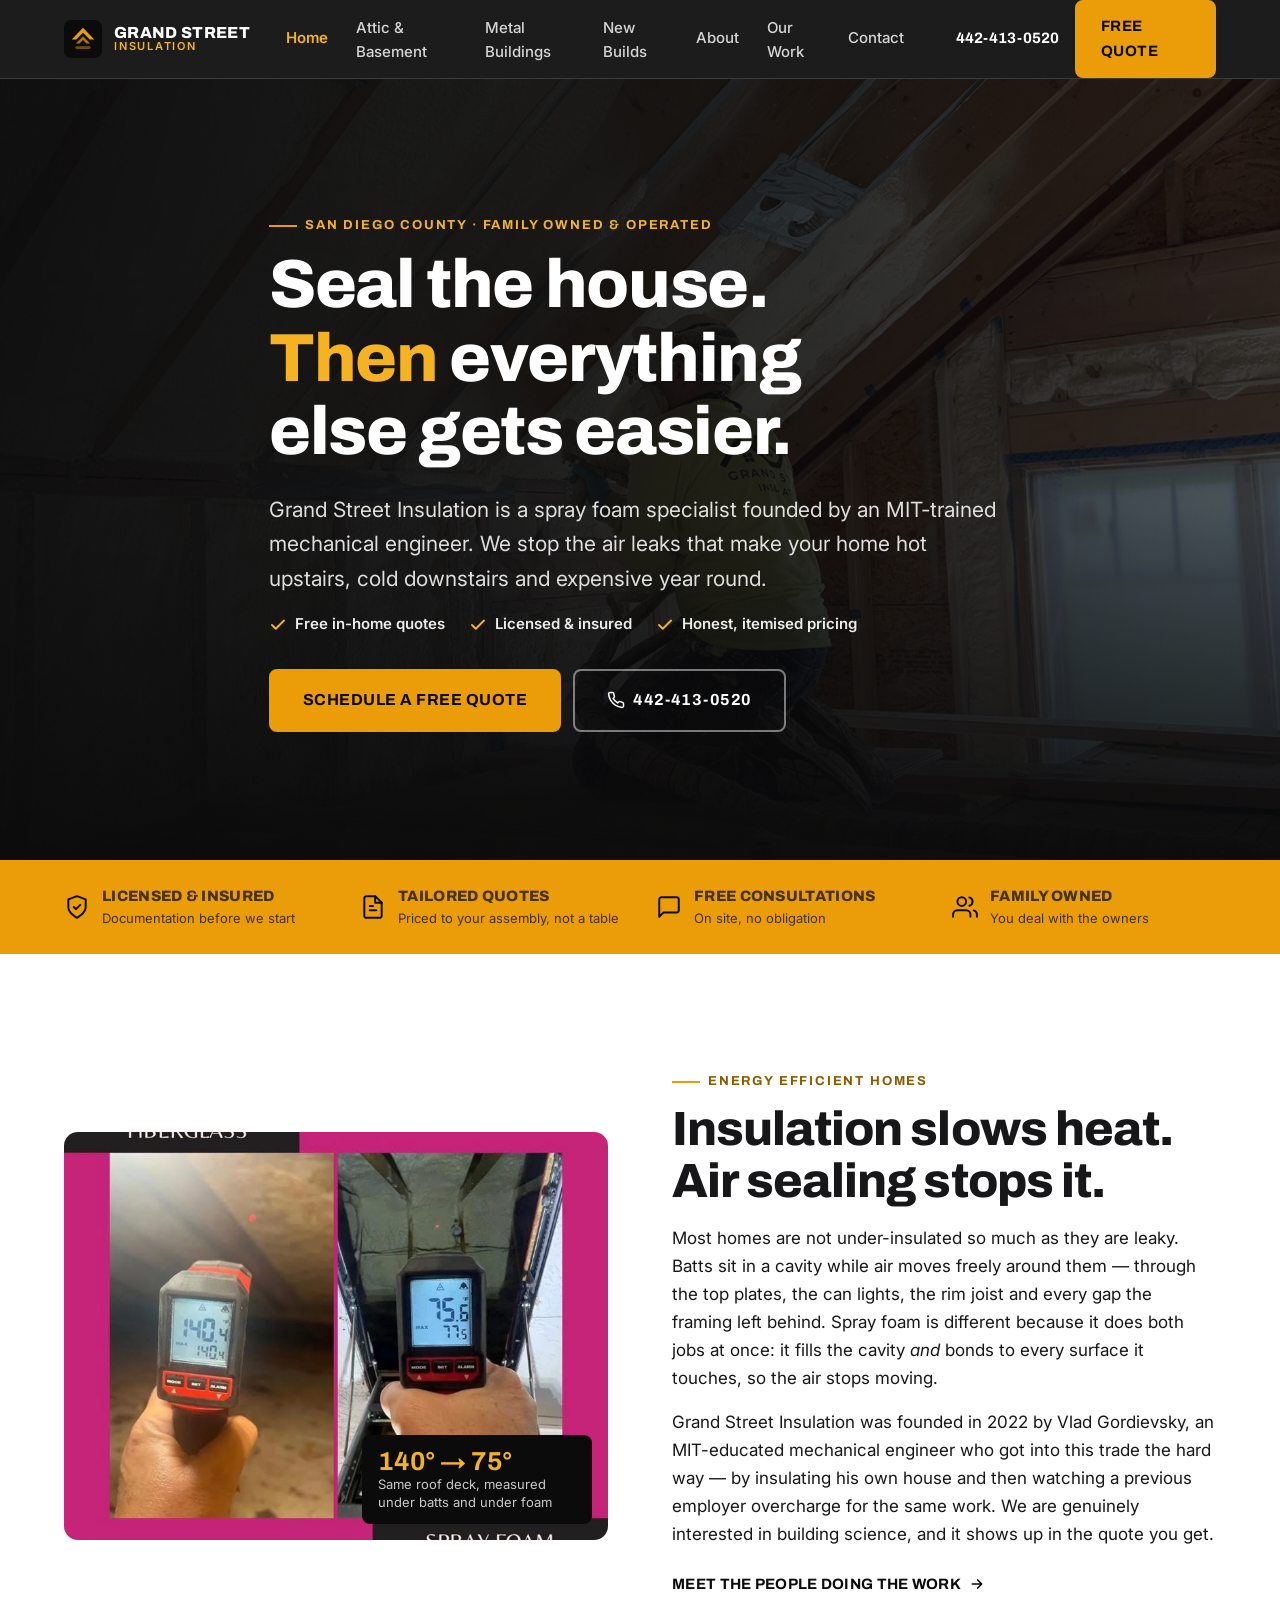
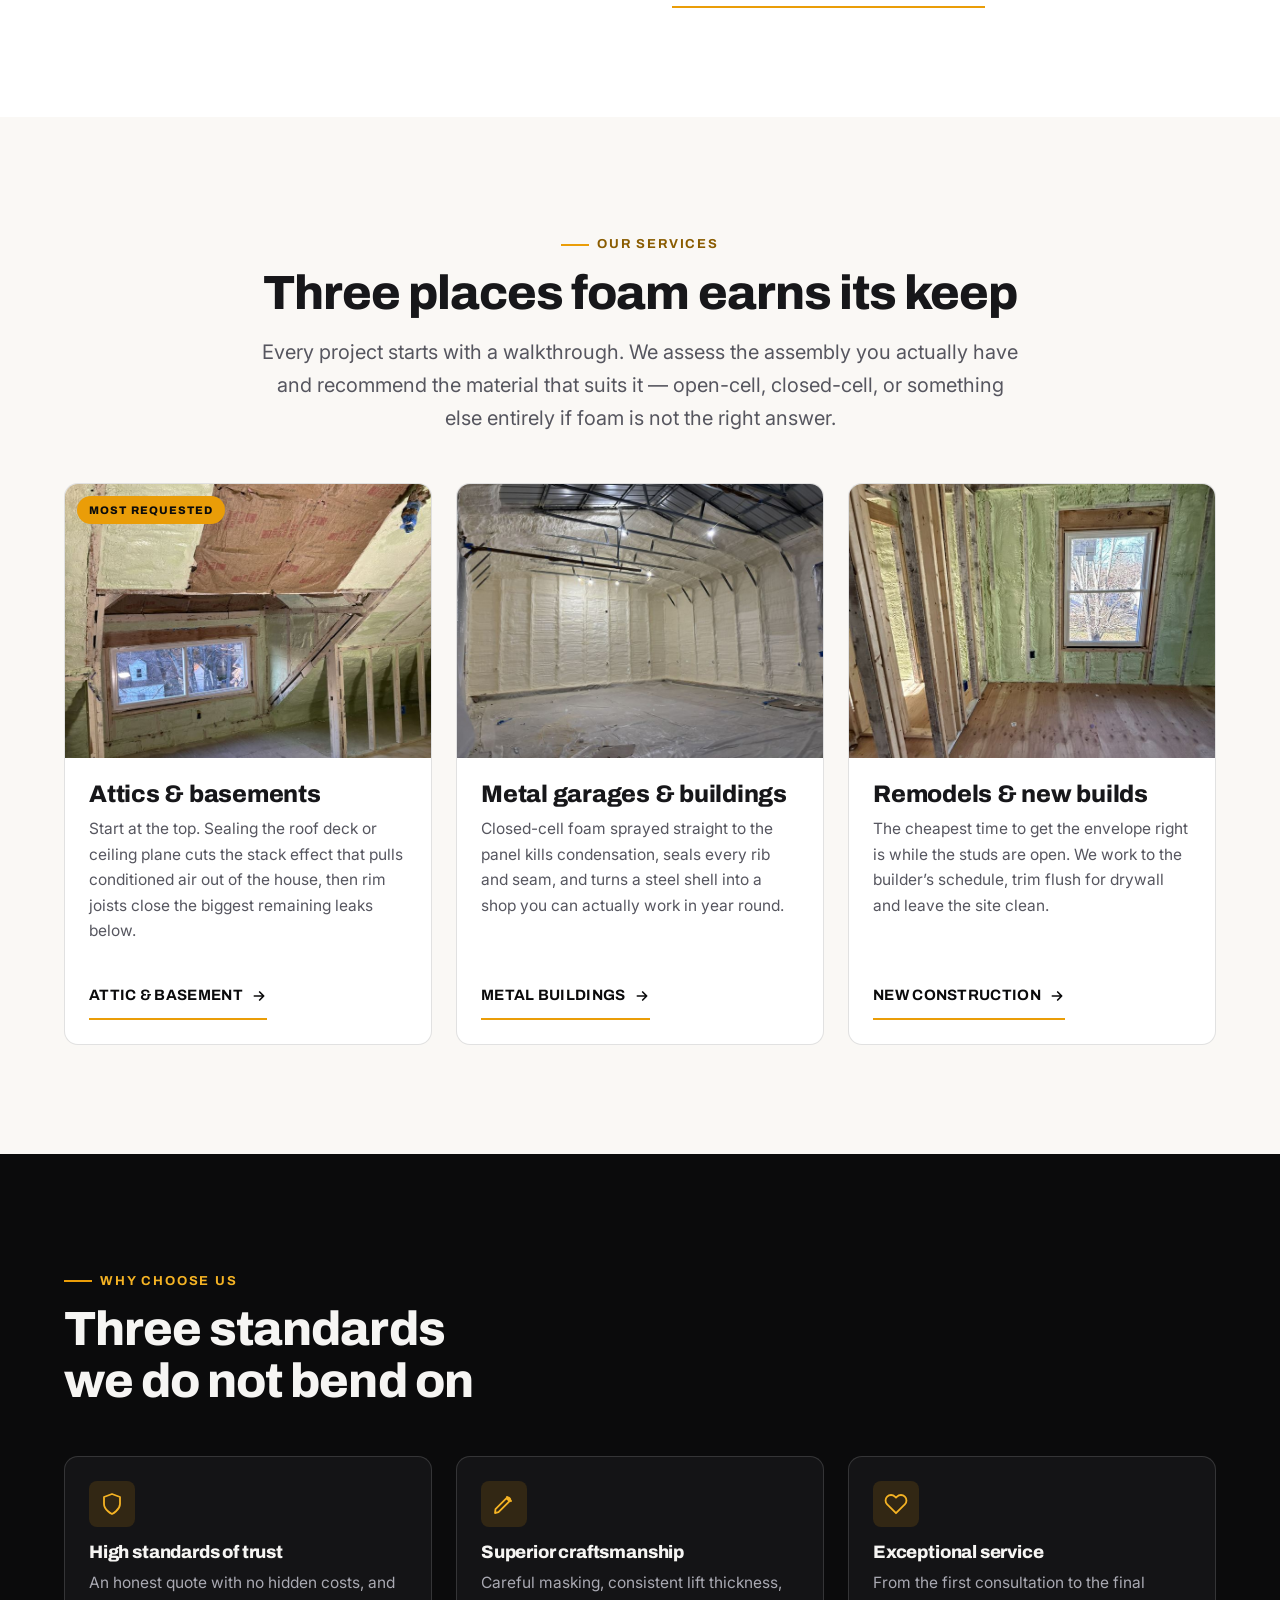
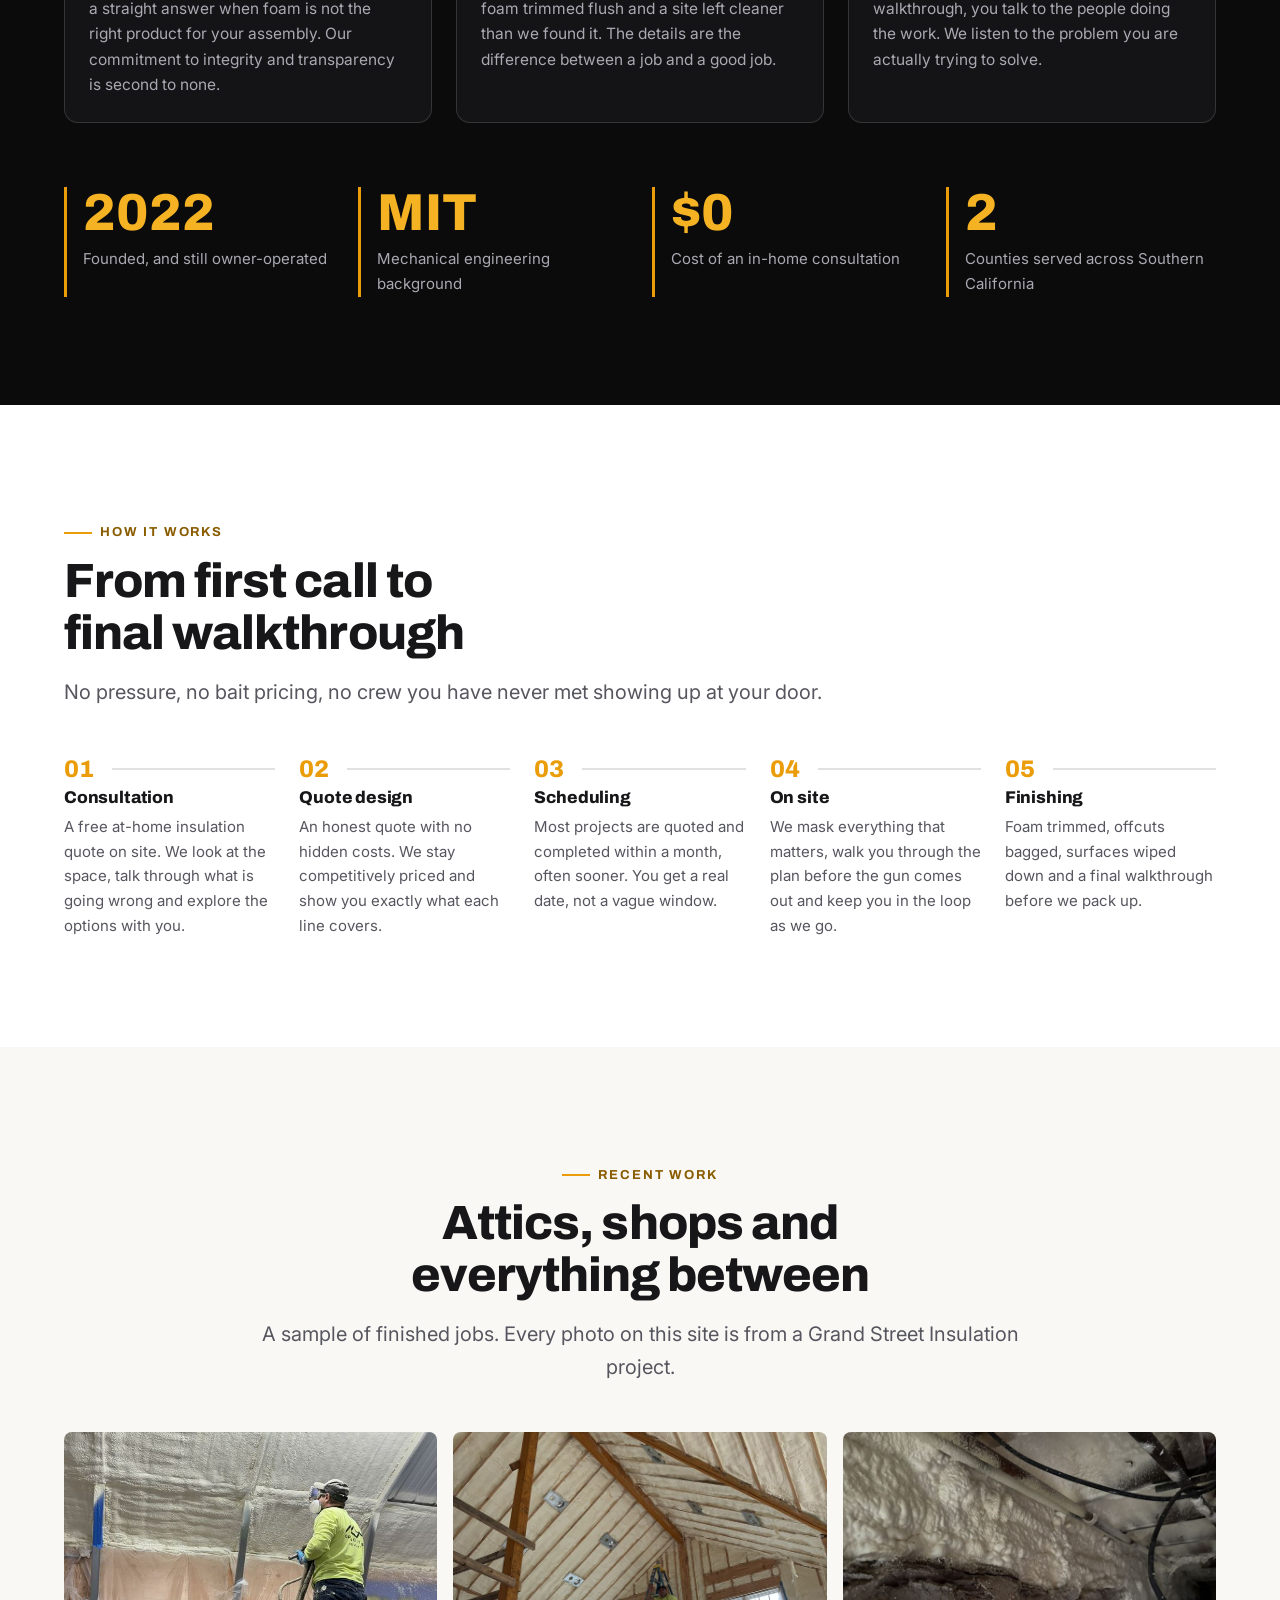
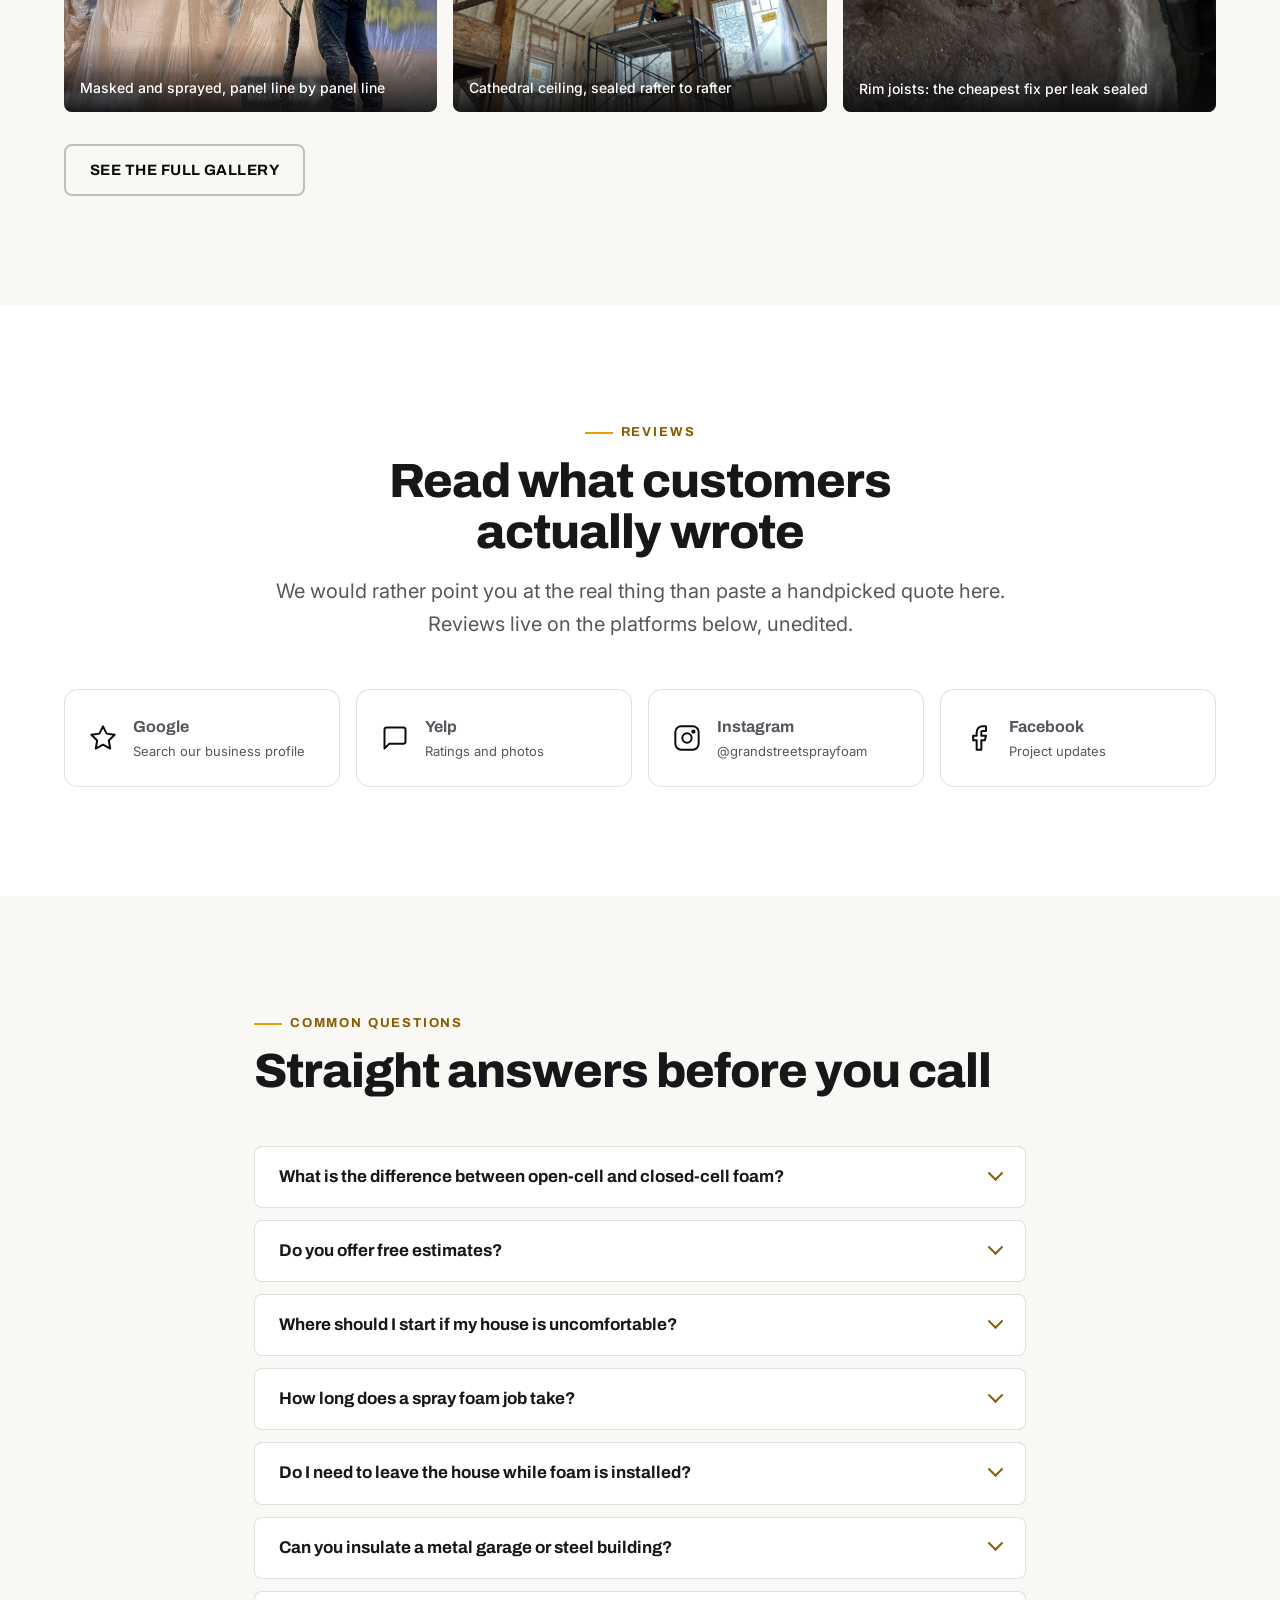
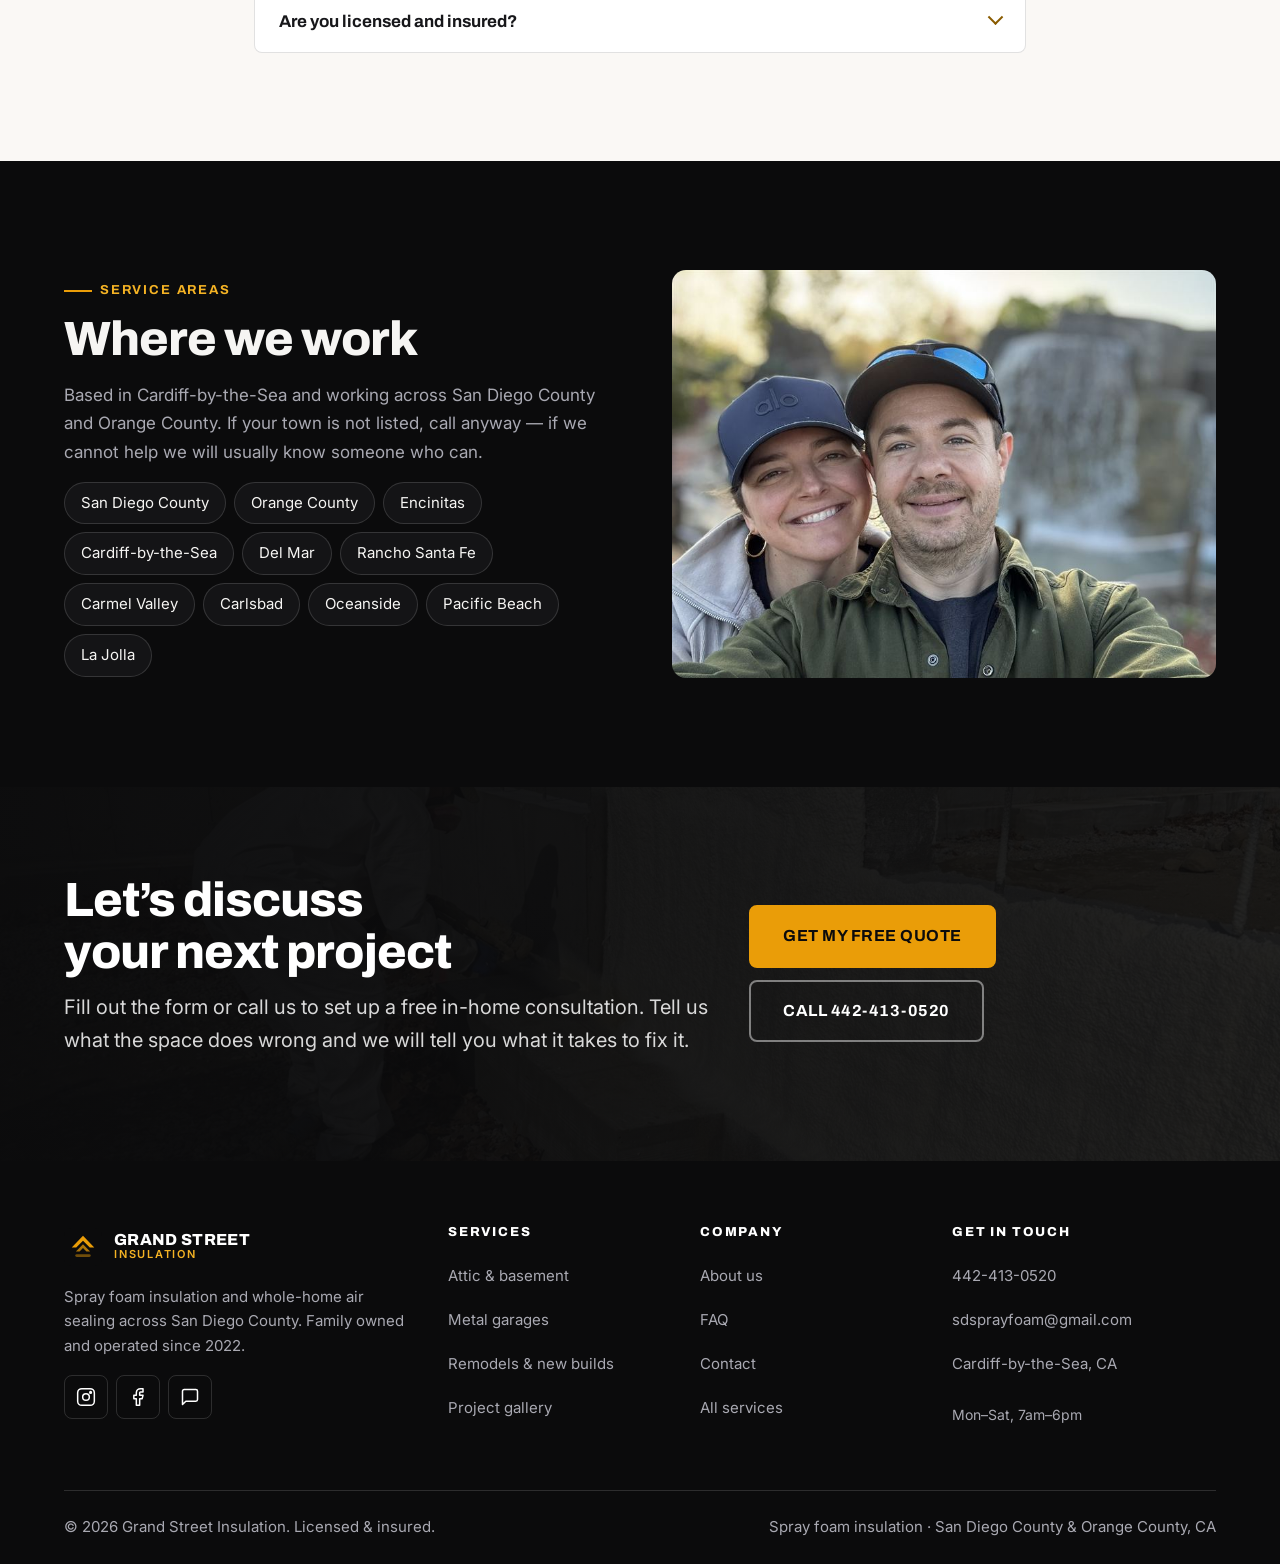
==== index.html @ a6bcccee "Add files via upload" ====
<!DOCTYPE html>
<html lang="en">
<head>
<meta charset="utf-8">
<meta name="viewport" content="width=device-width, initial-scale=1">
<title>Spray Foam Insulation San Diego | Grand Street Insulation</title>
<meta name="description" content="Spray foam insulation for attics, basements, metal garages and new builds across San Diego County. Family owned, licensed and insured. Free in-home quotes.">
<link rel="canonical" href="https://grandstreetinsulation.com/">

<meta property="og:type" content="website">
<meta property="og:site_name" content="Grand Street Insulation">
<meta property="og:title" content="Spray Foam Insulation San Diego | Grand Street Insulation">
<meta property="og:description" content="Spray foam insulation for attics, basements, metal garages and new builds across San Diego County. Family owned, licensed and insured, free in-home quotes.">
<meta property="og:url" content="https://grandstreetinsulation.com/">
<meta property="og:image" content="https://grandstreetinsulation.com/assets/img/hero-attic-spray-1600.jpg">
<meta property="og:image:alt" content="Grand Street Insulation installer spraying closed-cell foam between attic rafters.">
<meta property="og:locale" content="en_US">
<meta name="twitter:card" content="summary_large_image">
<meta name="twitter:title" content="Spray Foam Insulation San Diego | Grand Street Insulation">
<meta name="twitter:description" content="Attics, basements, metal garages and new builds. Family owned, licensed and insured. Free in-home quotes across San Diego County.">
<meta name="twitter:image" content="https://grandstreetinsulation.com/assets/img/hero-attic-spray-1600.jpg">

<meta name="theme-color" content="#0b0b0c">
<meta name="robots" content="index, follow, max-image-preview:large">
<meta name="geo.region" content="US-CA">
<meta name="geo.placename" content="Cardiff-by-the-Sea, California">

<link rel="icon" href="assets/img/favicon.svg" type="image/svg+xml">
<link rel="apple-touch-icon" href="assets/img/favicon.svg">
<link rel="manifest" href="site.webmanifest">

<link rel="preconnect" href="https://fonts.googleapis.com">
<link rel="preconnect" href="https://fonts.gstatic.com" crossorigin>
<link rel="preload" as="image" href="assets/img/hero-attic-spray-1600.jpg" imagesrcset="assets/img/hero-attic-spray-800.jpg 800w, assets/img/hero-attic-spray-1600.jpg 1600w" imagesizes="100vw" fetchpriority="high">
<link rel="stylesheet" href="https://fonts.googleapis.com/css2?family=Archivo:wght@600;700;800&family=Inter:wght@400;500;600;700&display=swap">
<link rel="stylesheet" href="assets/css/styles.css">

<script type="application/ld+json">
{
  "@context": "https://schema.org",
  "@graph": [
    {
      "@type": ["HomeAndConstructionBusiness", "LocalBusiness"],
      "@id": "https://grandstreetinsulation.com/#business",
      "name": "Grand Street Insulation",
      "alternateName": "Grand Street Spray Foam",
      "description": "Spray foam insulation contractor serving San Diego County and Orange County. Attic, basement, metal building and new construction insulation.",
      "url": "https://grandstreetinsulation.com/",
      "telephone": "+1-442-413-0520",
      "email": "sdsprayfoam@gmail.com",
      "image": "https://grandstreetinsulation.com/assets/img/hero-attic-spray-1600.jpg",
      "logo": "https://grandstreetinsulation.com/assets/img/logo.svg",
      "priceRange": "$$",
      "foundingDate": "2022",
      "founder": { "@type": "Person", "name": "Vlad Gordievsky" },
      "address": {
        "@type": "PostalAddress",
        "addressLocality": "Cardiff-by-the-Sea",
        "addressRegion": "CA",
        "addressCountry": "US"
      },
      "geo": { "@type": "GeoCoordinates", "latitude": 33.0189, "longitude": -117.2792 },
      "areaServed": [
        { "@type": "AdministrativeArea", "name": "San Diego County, CA" },
        { "@type": "AdministrativeArea", "name": "Orange County, CA" },
        { "@type": "City", "name": "Encinitas, CA" },
        { "@type": "City", "name": "Cardiff-by-the-Sea, CA" },
        { "@type": "City", "name": "Del Mar, CA" },
        { "@type": "City", "name": "Rancho Santa Fe, CA" },
        { "@type": "City", "name": "Carmel Valley, CA" },
        { "@type": "City", "name": "Carlsbad, CA" },
        { "@type": "City", "name": "Oceanside, CA" },
        { "@type": "City", "name": "Pacific Beach, CA" },
        { "@type": "City", "name": "La Jolla, CA" }
      ],
      "sameAs": [
        "https://www.instagram.com/grandstreetsprayfoam",
        "https://www.facebook.com/",
        "https://www.yelp.com/"
      ],
      "openingHoursSpecification": [{
        "@type": "OpeningHoursSpecification",
        "dayOfWeek": ["Monday", "Tuesday", "Wednesday", "Thursday", "Friday", "Saturday"],
        "opens": "07:00",
        "closes": "18:00"
      }],
      "hasOfferCatalog": {
        "@type": "OfferCatalog",
        "name": "Insulation services",
        "itemListElement": [
          { "@type": "Offer", "itemOffered": { "@type": "Service", "name": "Attic and basement spray foam insulation" } },
          { "@type": "Offer", "itemOffered": { "@type": "Service", "name": "Metal garage and steel building insulation" } },
          { "@type": "Offer", "itemOffered": { "@type": "Service", "name": "Remodel and new construction insulation" } }
        ]
      }
    },
    {
      "@type": "WebSite",
      "@id": "https://grandstreetinsulation.com/#website",
      "url": "https://grandstreetinsulation.com/",
      "name": "Grand Street Insulation",
      "publisher": { "@id": "https://grandstreetinsulation.com/#business" },
      "inLanguage": "en-US"
    },
    {
      "@type": "FAQPage",
      "@id": "https://grandstreetinsulation.com/#faq",
      "mainEntity": [
        {
          "@type": "Question",
          "name": "What is the difference between open-cell and closed-cell spray foam?",
          "acceptedAnswer": { "@type": "Answer", "text": "Open-cell foam is lighter and more flexible, gives a higher yield per set, and is a strong air barrier and sound dampener. Closed-cell foam is denser, delivers a higher R-value per inch, adds structural rigidity, and acts as its own moisture barrier. Closed-cell is the usual choice for metal buildings, rim joists and foundation walls; open-cell often makes more sense on interior walls and vaulted ceilings. We recommend the material that fits the assembly, not the one that is easiest to sell." }
        },
        {
          "@type": "Question",
          "name": "Do you offer free estimates?",
          "acceptedAnswer": { "@type": "Answer", "text": "Yes. We start every project with a free at-home insulation quote on site. We walk the space with you, talk through the options and give you an honest quote with no hidden costs." }
        },
        {
          "@type": "Question",
          "name": "Where should I start if my house is uncomfortable?",
          "acceptedAnswer": { "@type": "Answer", "text": "Almost always the attic or ceiling. Picture the house as a cylinder with warm air escaping out of the top: capping the top first cuts the biggest driver of air movement. Once the attic is handled, the next best step is usually the rim joists around the perimeter of a basement or crawlspace, where the largest remaining leaks tend to be." }
        },
        {
          "@type": "Question",
          "name": "How long does a spray foam job take?",
          "acceptedAnswer": { "@type": "Answer", "text": "Most residential projects can be quoted and completed within a month, often sooner. The spray itself is usually one to two days on site depending on square footage and prep." }
        },
        {
          "@type": "Question",
          "name": "Do I need to leave the house while foam is installed?",
          "acceptedAnswer": { "@type": "Answer", "text": "For occupied homes we mask and ventilate the work area, and you should plan to stay out of the sprayed space while we work and during the re-occupancy window. That window depends on the specific product, so we tell you the exact time frame before we start rather than guessing." }
        },
        {
          "@type": "Question",
          "name": "Can you insulate a metal garage or steel building?",
          "acceptedAnswer": { "@type": "Answer", "text": "Yes. Metal buildings are one of our specialties. Closed-cell foam sprayed directly to the panel stops condensation, seals every rib and seam, and turns a shop or garage into a usable, conditioned space. We mask lifts, doors and equipment before we spray." }
        },
        {
          "@type": "Question",
          "name": "Are you licensed and insured?",
          "acceptedAnswer": { "@type": "Answer", "text": "Yes. Grand Street Insulation is licensed and insured, and we are happy to provide documentation before work begins." }
        }
      ]
    }
  ]
}
</script>
</head>

<body>
<a class="skip-link" href="#main">Skip to main content</a>

<header class="header">
  <div class="container header__inner">
    <a class="brand" href="index.html" aria-label="Grand Street Insulation — home">
      <img class="brand__mark" src="assets/img/logo.svg" width="38" height="38" alt="">
      <span class="brand__text">
        <span class="brand__name">Grand Street</span>
        <span class="brand__tag">Insulation</span>
      </span>
    </a>

    <button class="nav-toggle" type="button" aria-expanded="false" aria-controls="primary-nav" aria-label="Open menu">
      <svg class="icon-open" viewBox="0 0 24 24" fill="none" stroke="currentColor" stroke-width="2" stroke-linecap="round" aria-hidden="true"><path d="M3 6h18M3 12h18M3 18h18"/></svg>
      <svg class="icon-close" viewBox="0 0 24 24" fill="none" stroke="currentColor" stroke-width="2" stroke-linecap="round" aria-hidden="true"><path d="M6 6l12 12M18 6 6 18"/></svg>
    </button>

    <nav class="nav" id="primary-nav" aria-label="Primary">
      <ul class="nav__list">
        <li><a class="nav__link" href="index.html" aria-current="page">Home</a></li>
        <li><a class="nav__link" href="attic-basement-insulation.html">Attic &amp; Basement</a></li>
        <li><a class="nav__link" href="metal-building-insulation.html">Metal Buildings</a></li>
        <li><a class="nav__link" href="new-construction.html">New Builds</a></li>
        <li><a class="nav__link" href="about.html">About</a></li>
        <li><a class="nav__link" href="gallery.html">Our Work</a></li>
        <li><a class="nav__link" href="contact.html">Contact</a></li>
      </ul>
      <div class="nav__cta">
        <a class="nav__phone" href="tel:+14424130520">
          <svg viewBox="0 0 24 24" fill="none" stroke="currentColor" stroke-width="2" stroke-linecap="round" stroke-linejoin="round" aria-hidden="true"><path d="M22 16.92v3a2 2 0 0 1-2.18 2 19.79 19.79 0 0 1-8.63-3.07 19.5 19.5 0 0 1-6-6A19.79 19.79 0 0 1 2.12 4.18 2 2 0 0 1 4.11 2h3a2 2 0 0 1 2 1.72c.13.96.36 1.9.7 2.81a2 2 0 0 1-.45 2.11L8.09 9.91a16 16 0 0 0 6 6l1.27-1.27a2 2 0 0 1 2.11-.45c.9.34 1.85.57 2.81.7A2 2 0 0 1 22 16.92z"/></svg>
          442-413-0520
        </a>
        <a class="btn" href="contact.html">Free Quote</a>
      </div>
    </nav>
  </div>
</header>

<main id="main">

  <!-- ============================================================ HERO -->
  <section class="hero">
    <div class="hero__media">
      <img src="assets/img/hero-attic-spray-1600.jpg"
           srcset="assets/img/hero-attic-spray-800.jpg 800w, assets/img/hero-attic-spray-1600.jpg 1600w"
           sizes="100vw" width="1600" height="900" fetchpriority="high" decoding="async"
           alt="Grand Street Insulation installer spraying closed-cell foam between attic rafters.">
    </div>
    <div class="container hero__inner">
      <p class="eyebrow">San Diego County &middot; Family owned &amp; operated</p>
      <h1>Seal the house. <em>Then</em> everything else gets easier.</h1>
      <p class="hero__sub">Grand Street Insulation is a spray foam specialist founded by an MIT-trained mechanical engineer. We stop the air leaks that make your home hot upstairs, cold downstairs and expensive year round.</p>
      <ul class="hero__points">
        <li><svg viewBox="0 0 24 24" fill="none" stroke="currentColor" stroke-width="2.5" stroke-linecap="round" stroke-linejoin="round" aria-hidden="true"><path d="M20 6 9 17l-5-5"/></svg> Free in-home quotes</li>
        <li><svg viewBox="0 0 24 24" fill="none" stroke="currentColor" stroke-width="2.5" stroke-linecap="round" stroke-linejoin="round" aria-hidden="true"><path d="M20 6 9 17l-5-5"/></svg> Licensed &amp; insured</li>
        <li><svg viewBox="0 0 24 24" fill="none" stroke="currentColor" stroke-width="2.5" stroke-linecap="round" stroke-linejoin="round" aria-hidden="true"><path d="M20 6 9 17l-5-5"/></svg> Honest, itemised pricing</li>
      </ul>
      <div class="btn-row">
        <a class="btn btn--lg" href="contact.html">Schedule a free quote</a>
        <a class="btn btn--lg btn--on-dark" href="tel:+14424130520">
          <svg viewBox="0 0 24 24" fill="none" stroke="currentColor" stroke-width="2" stroke-linecap="round" stroke-linejoin="round" aria-hidden="true"><path d="M22 16.92v3a2 2 0 0 1-2.18 2 19.79 19.79 0 0 1-8.63-3.07 19.5 19.5 0 0 1-6-6A19.79 19.79 0 0 1 2.12 4.18 2 2 0 0 1 4.11 2h3a2 2 0 0 1 2 1.72c.13.96.36 1.9.7 2.81a2 2 0 0 1-.45 2.11L8.09 9.91a16 16 0 0 0 6 6l1.27-1.27a2 2 0 0 1 2.11-.45c.9.34 1.85.57 2.81.7A2 2 0 0 1 22 16.92z"/></svg>
          442-413-0520
        </a>
      </div>
    </div>
  </section>

  <!-- ======================================================== TRUST BAR -->
  <section class="trustbar" aria-label="Why homeowners hire us">
    <div class="container">
      <div class="trustbar__grid">
        <div class="trustbar__item">
          <svg viewBox="0 0 24 24" fill="none" stroke="currentColor" stroke-width="1.8" stroke-linecap="round" stroke-linejoin="round" aria-hidden="true"><path d="M12 22s8-4 8-10V5l-8-3-8 3v7c0 6 8 10 8 10z"/><path d="m9 12 2 2 4-4"/></svg>
          <span><strong>Licensed &amp; insured</strong><span>Documentation before we start</span></span>
        </div>
        <div class="trustbar__item">
          <svg viewBox="0 0 24 24" fill="none" stroke="currentColor" stroke-width="1.8" stroke-linecap="round" stroke-linejoin="round" aria-hidden="true"><path d="M14 2H6a2 2 0 0 0-2 2v16a2 2 0 0 0 2 2h12a2 2 0 0 0 2-2V8z"/><path d="M14 2v6h6M9 15h6M9 11h3"/></svg>
          <span><strong>Tailored quotes</strong><span>Priced to your assembly, not a table</span></span>
        </div>
        <div class="trustbar__item">
          <svg viewBox="0 0 24 24" fill="none" stroke="currentColor" stroke-width="1.8" stroke-linecap="round" stroke-linejoin="round" aria-hidden="true"><path d="M21 15a2 2 0 0 1-2 2H7l-4 4V5a2 2 0 0 1 2-2h14a2 2 0 0 1 2 2z"/></svg>
          <span><strong>Free consultations</strong><span>On site, no obligation</span></span>
        </div>
        <div class="trustbar__item">
          <svg viewBox="0 0 24 24" fill="none" stroke="currentColor" stroke-width="1.8" stroke-linecap="round" stroke-linejoin="round" aria-hidden="true"><path d="M17 21v-2a4 4 0 0 0-4-4H5a4 4 0 0 0-4 4v2"/><circle cx="9" cy="7" r="4"/><path d="M23 21v-2a4 4 0 0 0-3-3.87M16 3.13a4 4 0 0 1 0 7.75"/></svg>
          <span><strong>Family owned</strong><span>You deal with the owners</span></span>
        </div>
      </div>
    </div>
  </section>

  <!-- ==================================================== ENERGY INTRO -->
  <section class="section">
    <div class="container">
      <div class="split">
        <div class="split__media reveal">
          <img src="assets/img/thermal-comparison-800.jpg"
               srcset="assets/img/thermal-comparison-800.jpg 800w, assets/img/thermal-comparison-1600.jpg 1600w"
               sizes="(min-width: 880px) 50vw, 100vw" width="800" height="670" loading="lazy" decoding="async"
               alt="Infrared thermometer readings from the same roof deck: 140 degrees under fiberglass batts, 75.6 degrees under spray foam.">
          <div class="split__badge">
            <strong>140&deg; &rarr; 75&deg;</strong>
            <span>Same roof deck, measured under batts and under foam</span>
          </div>
        </div>
        <div class="reveal">
          <p class="eyebrow">Energy efficient homes</p>
          <h2>Insulation slows heat. Air sealing stops it.</h2>
          <p>Most homes are not under-insulated so much as they are leaky. Batts sit in a cavity while air moves freely around them &mdash; through the top plates, the can lights, the rim joist and every gap the framing left behind. Spray foam is different because it does both jobs at once: it fills the cavity <em>and</em> bonds to every surface it touches, so the air stops moving.</p>
          <p>Grand Street Insulation was founded in 2022 by Vlad Gordievsky, an MIT-educated mechanical engineer who got into this trade the hard way &mdash; by insulating his own house and then watching a previous employer overcharge for the same work. We are genuinely interested in building science, and it shows up in the quote you get.</p>
          <a class="link-arrow" href="about.html">Meet the people doing the work
            <svg viewBox="0 0 24 24" fill="none" stroke="currentColor" stroke-width="2.5" stroke-linecap="round" stroke-linejoin="round" aria-hidden="true"><path d="M5 12h14M13 6l6 6-6 6"/></svg>
          </a>
        </div>
      </div>
    </div>
  </section>

  <!-- ========================================================= SERVICES -->
  <section class="section section--alt" id="services">
    <div class="container">
      <div class="section-head section-head--center">
        <p class="eyebrow">Our services</p>
        <h2>Three places foam earns its keep</h2>
        <p class="lede">Every project starts with a walkthrough. We assess the assembly you actually have and recommend the material that suits it &mdash; open-cell, closed-cell, or something else entirely if foam is not the right answer.</p>
      </div>

      <div class="grid grid--3">
        <article class="card reveal">
          <div class="card__media">
            <span class="card__tag">Most requested</span>
            <img src="assets/img/attic-finished-800.jpg"
                 srcset="assets/img/attic-finished-800.jpg 800w, assets/img/attic-finished-1600.jpg 1600w"
                 sizes="(min-width: 900px) 33vw, 100vw" width="800" height="1067" loading="lazy" decoding="async"
                 alt="Attic roof deck and gable ends fully covered in spray foam insulation.">
          </div>
          <div class="card__body">
            <h3>Attics &amp; basements</h3>
            <p>Start at the top. Sealing the roof deck or ceiling plane cuts the stack effect that pulls conditioned air out of the house, then rim joists close the biggest remaining leaks below.</p>
            <a class="link-arrow card__link" href="attic-basement-insulation.html">Attic &amp; basement
              <svg viewBox="0 0 24 24" fill="none" stroke="currentColor" stroke-width="2.5" stroke-linecap="round" stroke-linejoin="round" aria-hidden="true"><path d="M5 12h14M13 6l6 6-6 6"/></svg>
            </a>
          </div>
        </article>

        <article class="card reveal">
          <div class="card__media">
            <img src="assets/img/metal-garage-wide-800.jpg"
                 srcset="assets/img/metal-garage-wide-800.jpg 800w, assets/img/metal-garage-wide-1600.jpg 1600w"
                 sizes="(min-width: 900px) 33vw, 100vw" width="800" height="600" loading="lazy" decoding="async"
                 alt="Metal garage interior with walls and ceiling coated in bright white closed-cell spray foam.">
          </div>
          <div class="card__body">
            <h3>Metal garages &amp; buildings</h3>
            <p>Closed-cell foam sprayed straight to the panel kills condensation, seals every rib and seam, and turns a steel shell into a shop you can actually work in year round.</p>
            <a class="link-arrow card__link" href="metal-building-insulation.html">Metal buildings
              <svg viewBox="0 0 24 24" fill="none" stroke="currentColor" stroke-width="2.5" stroke-linecap="round" stroke-linejoin="round" aria-hidden="true"><path d="M5 12h14M13 6l6 6-6 6"/></svg>
            </a>
          </div>
        </article>

        <article class="card reveal">
          <div class="card__media">
            <img src="assets/img/newbuild-room-window-800.jpg"
                 srcset="assets/img/newbuild-room-window-800.jpg 800w, assets/img/newbuild-room-window-1600.jpg 1600w"
                 sizes="(min-width: 900px) 33vw, 100vw" width="800" height="1067" loading="lazy" decoding="async"
                 alt="Bedroom in a remodel with every stud bay filled with open-cell spray foam, trimmed flush to the framing.">
          </div>
          <div class="card__body">
            <h3>Remodels &amp; new builds</h3>
            <p>The cheapest time to get the envelope right is while the studs are open. We work to the builder&rsquo;s schedule, trim flush for drywall and leave the site clean.</p>
            <a class="link-arrow card__link" href="new-construction.html">New construction
              <svg viewBox="0 0 24 24" fill="none" stroke="currentColor" stroke-width="2.5" stroke-linecap="round" stroke-linejoin="round" aria-hidden="true"><path d="M5 12h14M13 6l6 6-6 6"/></svg>
            </a>
          </div>
        </article>
      </div>
    </div>
  </section>

  <!-- ======================================================= WHY CHOOSE -->
  <section class="section section--ink">
    <div class="container">
      <div class="section-head">
        <p class="eyebrow">Why choose us</p>
        <h2>Three standards we do not bend on</h2>
      </div>

      <div class="grid grid--3" style="margin-bottom: var(--space-8)">
        <div class="feature reveal">
          <span class="feature__icon">
            <svg viewBox="0 0 24 24" fill="none" stroke="currentColor" stroke-width="1.8" stroke-linecap="round" stroke-linejoin="round" aria-hidden="true"><path d="M12 22s8-4 8-10V5l-8-3-8 3v7c0 6 8 10 8 10z"/></svg>
          </span>
          <h3>High standards of trust</h3>
          <p>An honest quote with no hidden costs, and a straight answer when foam is not the right product for your assembly. Our commitment to integrity and transparency is second to none.</p>
        </div>
        <div class="feature reveal">
          <span class="feature__icon">
            <svg viewBox="0 0 24 24" fill="none" stroke="currentColor" stroke-width="1.8" stroke-linecap="round" stroke-linejoin="round" aria-hidden="true"><path d="m14.7 6.3 3 3M3 21l3.5-.8 11-11a2.1 2.1 0 0 0-3-3l-11 11z"/><path d="m15 5 4 4"/></svg>
          </span>
          <h3>Superior craftsmanship</h3>
          <p>Careful masking, consistent lift thickness, foam trimmed flush and a site left cleaner than we found it. The details are the difference between a job and a good job.</p>
        </div>
        <div class="feature reveal">
          <span class="feature__icon">
            <svg viewBox="0 0 24 24" fill="none" stroke="currentColor" stroke-width="1.8" stroke-linecap="round" stroke-linejoin="round" aria-hidden="true"><path d="M20.84 4.61a5.5 5.5 0 0 0-7.78 0L12 5.67l-1.06-1.06a5.5 5.5 0 0 0-7.78 7.78l1.06 1.06L12 21.23l7.78-7.78 1.06-1.06a5.5 5.5 0 0 0 0-7.78z"/></svg>
          </span>
          <h3>Exceptional service</h3>
          <p>From the first consultation to the final walkthrough, you talk to the people doing the work. We listen to the problem you are actually trying to solve.</p>
        </div>
      </div>

      <div class="stats">
        <div class="stat"><span class="stat__num">2022</span><span class="stat__label">Founded, and still owner-operated</span></div>
        <div class="stat"><span class="stat__num">MIT</span><span class="stat__label">Mechanical engineering background</span></div>
        <div class="stat"><span class="stat__num">$0</span><span class="stat__label">Cost of an in-home consultation</span></div>
        <div class="stat"><span class="stat__num">2</span><span class="stat__label">Counties served across Southern California</span></div>
      </div>
    </div>
  </section>

  <!-- ========================================================== PROCESS -->
  <section class="section">
    <div class="container">
      <div class="section-head">
        <p class="eyebrow">How it works</p>
        <h2>From first call to final walkthrough</h2>
        <p class="lede">No pressure, no bait pricing, no crew you have never met showing up at your door.</p>
      </div>
      <ol class="steps">
        <li class="reveal">
          <h3>Consultation</h3>
          <p>A free at-home insulation quote on site. We look at the space, talk through what is going wrong and explore the options with you.</p>
        </li>
        <li class="reveal">
          <h3>Quote design</h3>
          <p>An honest quote with no hidden costs. We stay competitively priced and show you exactly what each line covers.</p>
        </li>
        <li class="reveal">
          <h3>Scheduling</h3>
          <p>Most projects are quoted and completed within a month, often sooner. You get a real date, not a vague window.</p>
        </li>
        <li class="reveal">
          <h3>On site</h3>
          <p>We mask everything that matters, walk you through the plan before the gun comes out and keep you in the loop as we go.</p>
        </li>
        <li class="reveal">
          <h3>Finishing</h3>
          <p>Foam trimmed, offcuts bagged, surfaces wiped down and a final walkthrough before we pack up.</p>
        </li>
      </ol>
    </div>
  </section>

  <!-- ========================================================== GALLERY -->
  <section class="section section--alt">
    <div class="container">
      <div class="section-head section-head--center">
        <p class="eyebrow">Recent work</p>
        <h2>Attics, shops and everything between</h2>
        <p class="lede">A sample of finished jobs. Every photo on this site is from a Grand Street Insulation project.</p>
      </div>

      <div class="gallery" style="margin-bottom: var(--space-6)">
        <figure class="gallery__item" style="cursor:default">
          <img src="assets/img/metal-ceiling-spray-800.jpg" srcset="assets/img/metal-ceiling-spray-800.jpg 800w, assets/img/metal-ceiling-spray-1600.jpg 1600w" sizes="(min-width: 900px) 33vw, 100vw" width="800" height="450" loading="lazy" decoding="async" alt="Installer spraying foam along the ceiling line of a masked metal building.">
          <figcaption class="gallery__caption">Masked and sprayed, panel line by panel line</figcaption>
        </figure>
        <figure class="gallery__item" style="cursor:default">
          <img src="assets/img/cathedral-ceiling-800.jpg" srcset="assets/img/cathedral-ceiling-800.jpg 800w, assets/img/cathedral-ceiling-1600.jpg 1600w" sizes="(min-width: 900px) 33vw, 100vw" width="800" height="1067" loading="lazy" decoding="async" alt="Timber-framed cathedral ceiling with foam applied between rafters.">
          <figcaption class="gallery__caption">Cathedral ceiling, sealed rafter to rafter</figcaption>
        </figure>
        <figure class="gallery__item" style="cursor:default">
          <img src="assets/img/rimjoist-closeup-800.jpg" srcset="assets/img/rimjoist-closeup-800.jpg 800w, assets/img/rimjoist-closeup-1600.jpg 1600w" sizes="(min-width: 900px) 33vw, 100vw" width="800" height="600" loading="lazy" decoding="async" alt="Close-up of closed-cell foam sealing a basement rim joist and sill plate.">
          <figcaption class="gallery__caption">Rim joists: the cheapest fix per leak sealed</figcaption>
        </figure>
      </div>

      <p class="text-center" style="margin:0">
        <a class="btn btn--ghost" href="gallery.html">See the full gallery</a>
      </p>
    </div>
  </section>

  <!-- ========================================================== REVIEWS -->
  <section class="section">
    <div class="container">
      <div class="section-head section-head--center">
        <p class="eyebrow">Reviews</p>
        <h2>Read what customers actually wrote</h2>
        <p class="lede">We would rather point you at the real thing than paste a handpicked quote here. Reviews live on the platforms below, unedited.</p>
      </div>
      <div class="platforms">
        <a class="platform" href="https://www.google.com/search?q=Grand+Street+Insulation" target="_blank" rel="noopener">
          <svg viewBox="0 0 24 24" fill="none" stroke="currentColor" stroke-width="1.7" stroke-linecap="round" stroke-linejoin="round" aria-hidden="true"><path d="m12 2 3.09 6.26L22 9.27l-5 4.87 1.18 6.88L12 17.77l-6.18 3.25L7 14.14l-5-4.87 6.91-1.01z"/></svg>
          <span><strong>Google</strong><span>Search our business profile</span></span>
        </a>
        <a class="platform" href="https://www.yelp.com/search?find_desc=Grand+Street+Insulation" target="_blank" rel="noopener">
          <svg viewBox="0 0 24 24" fill="none" stroke="currentColor" stroke-width="1.7" stroke-linecap="round" stroke-linejoin="round" aria-hidden="true"><path d="M21 15a2 2 0 0 1-2 2H7l-4 4V5a2 2 0 0 1 2-2h14a2 2 0 0 1 2 2z"/></svg>
          <span><strong>Yelp</strong><span>Ratings and photos</span></span>
        </a>
        <a class="platform" href="https://www.instagram.com/grandstreetsprayfoam" target="_blank" rel="noopener">
          <svg viewBox="0 0 24 24" fill="none" stroke="currentColor" stroke-width="1.7" stroke-linecap="round" stroke-linejoin="round" aria-hidden="true"><rect x="2" y="2" width="20" height="20" rx="5"/><circle cx="12" cy="12" r="4"/><circle cx="17.5" cy="6.5" r="1"/></svg>
          <span><strong>Instagram</strong><span>@grandstreetsprayfoam</span></span>
        </a>
        <a class="platform" href="https://www.facebook.com/" target="_blank" rel="noopener">
          <svg viewBox="0 0 24 24" fill="none" stroke="currentColor" stroke-width="1.7" stroke-linecap="round" stroke-linejoin="round" aria-hidden="true"><path d="M18 2h-3a5 5 0 0 0-5 5v3H7v4h3v8h4v-8h3l1-4h-4V7a1 1 0 0 1 1-1h3z"/></svg>
          <span><strong>Facebook</strong><span>Project updates</span></span>
        </a>
      </div>
    </div>
  </section>

  <!-- ============================================================== FAQ -->
  <section class="section section--alt" id="faq">
    <div class="container container--narrow">
      <div class="section-head">
        <p class="eyebrow">Common questions</p>
        <h2>Straight answers before you call</h2>
      </div>

      <div class="faq">
        <details>
          <summary>What is the difference between open-cell and closed-cell foam?</summary>
          <div class="faq__body">
            <p>Open-cell foam is lighter and more flexible, yields more coverage per set, and works as a strong air barrier and sound dampener. Closed-cell is denser, gives a higher R-value per inch, adds rigidity to the structure and acts as its own moisture barrier.</p>
            <p>Closed-cell is the usual pick for metal buildings, rim joists and foundation walls. Open-cell often makes more sense on interior walls and vaulted ceilings. We recommend the material that suits the assembly, not the one that is easiest to sell.</p>
          </div>
        </details>
        <details>
          <summary>Do you offer free estimates?</summary>
          <div class="faq__body">
            <p>Yes. Every project starts with a free at-home insulation quote on site. We walk the space with you, discuss the options and give you an honest quote with no hidden costs.</p>
          </div>
        </details>
        <details>
          <summary>Where should I start if my house is uncomfortable?</summary>
          <div class="faq__body">
            <p>Almost always the attic or ceiling. Picture the house as a cylinder with warm air escaping out of the top &mdash; capping the top first cuts the biggest driver of air movement through the building.</p>
            <p>After the attic, the next best move is usually the rim joists around the perimeter of a basement or crawlspace, where the largest remaining leaks tend to hide.</p>
          </div>
        </details>
        <details>
          <summary>How long does a spray foam job take?</summary>
          <div class="faq__body">
            <p>Most residential projects can be quoted and completed within a month, often sooner. The spray itself is typically one to two days on site depending on square footage and how much prep the space needs.</p>
          </div>
        </details>
        <details>
          <summary>Do I need to leave the house while foam is installed?</summary>
          <div class="faq__body">
            <p>For occupied homes we mask and ventilate the work area, and you should plan to stay out of the sprayed space while we work and through the re-occupancy window afterwards. That window is set by the specific product we use, so we give you the exact time frame before we start rather than a guess.</p>
          </div>
        </details>
        <details>
          <summary>Can you insulate a metal garage or steel building?</summary>
          <div class="faq__body">
            <p>Yes &mdash; metal buildings are one of our specialties. Closed-cell foam sprayed straight to the panel stops condensation, seals every rib and seam and makes the space conditionable. We mask lifts, doors, vehicles and equipment before anything gets sprayed.</p>
          </div>
        </details>
        <details>
          <summary>Are you licensed and insured?</summary>
          <div class="faq__body">
            <p>Yes. We are licensed and insured, and happy to provide documentation before work begins.</p>
          </div>
        </details>
      </div>
    </div>
  </section>

  <!-- ==================================================== SERVICE AREAS -->
  <section class="section section--ink">
    <div class="container">
      <div class="split">
        <div class="reveal">
          <p class="eyebrow">Service areas</p>
          <h2>Where we work</h2>
          <p>Based in Cardiff-by-the-Sea and working across San Diego County and Orange County. If your town is not listed, call anyway &mdash; if we cannot help we will usually know someone who can.</p>
          <ul class="areas">
            <li>San Diego County</li><li>Orange County</li><li>Encinitas</li>
            <li>Cardiff-by-the-Sea</li><li>Del Mar</li><li>Rancho Santa Fe</li>
            <li>Carmel Valley</li><li>Carlsbad</li><li>Oceanside</li>
            <li>Pacific Beach</li><li>La Jolla</li>
          </ul>
        </div>
        <div class="split__media reveal">
          <img src="assets/img/owners-800.jpg"
               srcset="assets/img/owners-800.jpg 800w, assets/img/owners-1600.jpg 1600w"
               sizes="(min-width: 880px) 50vw, 100vw" width="800" height="600" loading="lazy" decoding="async"
               alt="The owners of Grand Street Insulation outdoors in company caps.">
        </div>
      </div>
    </div>
  </section>

  <!-- ========================================================= CTA BAND -->
  <section class="cta-band" id="quote">
    <div class="cta-band__media">
      <img src="assets/img/foundation-spray-1600.jpg" width="1600" height="1200" loading="lazy" decoding="async" alt="">
    </div>
    <div class="container cta-band__inner">
      <div>
        <h2>Let&rsquo;s discuss your next project</h2>
        <p class="lede">Fill out the form or call us to set up a free in-home consultation. Tell us what the space does wrong and we will tell you what it takes to fix it.</p>
      </div>
      <div class="btn-row">
        <a class="btn btn--lg" href="contact.html">Get my free quote</a>
        <a class="btn btn--lg btn--on-dark" href="tel:+14424130520">Call 442-413-0520</a>
      </div>
    </div>
  </section>

</main>

<footer class="footer">
  <div class="container">
    <div class="footer__grid">
      <div class="footer__brand">
        <a class="brand" href="index.html">
          <img class="brand__mark" src="assets/img/logo.svg" width="38" height="38" alt="">
          <span class="brand__text">
            <span class="brand__name">Grand Street</span>
            <span class="brand__tag">Insulation</span>
          </span>
        </a>
        <p>Spray foam insulation and whole-home air sealing across San Diego County. Family owned and operated since 2022.</p>
        <div class="footer__social">
          <a href="https://www.instagram.com/grandstreetsprayfoam" target="_blank" rel="noopener" aria-label="Grand Street Insulation on Instagram">
            <svg viewBox="0 0 24 24" fill="none" stroke="currentColor" stroke-width="1.8" stroke-linecap="round" stroke-linejoin="round" aria-hidden="true"><rect x="2" y="2" width="20" height="20" rx="5"/><circle cx="12" cy="12" r="4"/><circle cx="17.5" cy="6.5" r="1"/></svg>
          </a>
          <a href="https://www.facebook.com/" target="_blank" rel="noopener" aria-label="Grand Street Insulation on Facebook">
            <svg viewBox="0 0 24 24" fill="none" stroke="currentColor" stroke-width="1.8" stroke-linecap="round" stroke-linejoin="round" aria-hidden="true"><path d="M18 2h-3a5 5 0 0 0-5 5v3H7v4h3v8h4v-8h3l1-4h-4V7a1 1 0 0 1 1-1h3z"/></svg>
          </a>
          <a href="https://www.yelp.com/search?find_desc=Grand+Street+Insulation" target="_blank" rel="noopener" aria-label="Grand Street Insulation on Yelp">
            <svg viewBox="0 0 24 24" fill="none" stroke="currentColor" stroke-width="1.8" stroke-linecap="round" stroke-linejoin="round" aria-hidden="true"><path d="M21 15a2 2 0 0 1-2 2H7l-4 4V5a2 2 0 0 1 2-2h14a2 2 0 0 1 2 2z"/></svg>
          </a>
        </div>
      </div>

      <nav aria-labelledby="foot-services">
        <h2 id="foot-services">Services</h2>
        <ul>
          <li><a href="attic-basement-insulation.html">Attic &amp; basement</a></li>
          <li><a href="metal-building-insulation.html">Metal garages</a></li>
          <li><a href="new-construction.html">Remodels &amp; new builds</a></li>
          <li><a href="gallery.html">Project gallery</a></li>
        </ul>
      </nav>

      <nav aria-labelledby="foot-company">
        <h2 id="foot-company">Company</h2>
        <ul>
          <li><a href="about.html">About us</a></li>
          <li><a href="index.html#faq">FAQ</a></li>
          <li><a href="contact.html">Contact</a></li>
          <li><a href="index.html#services">All services</a></li>
        </ul>
      </nav>

      <div>
        <h2>Get in touch</h2>
        <address>
          <ul>
            <li><a href="tel:+14424130520">442-413-0520</a></li>
            <li><a href="mailto:sdsprayfoam@gmail.com">sdsprayfoam@gmail.com</a></li>
            <li>Cardiff-by-the-Sea, CA</li>
          </ul>
        </address>
        <p style="margin-top: var(--space-4); font-size: .875rem">Mon&ndash;Sat, 7am&ndash;6pm</p>
      </div>
    </div>

    <div class="footer__bottom">
      <p style="margin:0">&copy; <span data-year>2026</span> Grand Street Insulation. Licensed &amp; insured.</p>
      <p style="margin:0">Spray foam insulation &middot; San Diego County &amp; Orange County, CA</p>
    </div>
  </div>
</footer>

<div class="callbar">
  <a href="tel:+14424130520">
    <svg viewBox="0 0 24 24" fill="none" stroke="currentColor" stroke-width="2" stroke-linecap="round" stroke-linejoin="round" aria-hidden="true"><path d="M22 16.92v3a2 2 0 0 1-2.18 2 19.79 19.79 0 0 1-8.63-3.07 19.5 19.5 0 0 1-6-6A19.79 19.79 0 0 1 2.12 4.18 2 2 0 0 1 4.11 2h3a2 2 0 0 1 2 1.72c.13.96.36 1.9.7 2.81a2 2 0 0 1-.45 2.11L8.09 9.91a16 16 0 0 0 6 6l1.27-1.27a2 2 0 0 1 2.11-.45c.9.34 1.85.57 2.81.7A2 2 0 0 1 22 16.92z"/></svg>
    Call now
  </a>
  <a href="contact.html">Free quote</a>
</div>

<script src="assets/js/main.js" defer></script>
</body>
</html>
---- assets/css/styles.css ----
/* ==========================================================================
   Grand Street Insulation — Design System
   Brand: Ink black + Amber (#EA9D08) + warm sand neutrals
   Author note: amber is never used as text on white (2.25:1). On light
   surfaces use --amber-ink (5.8:1); on dark use --amber-400 (8.7:1).
   ========================================================================== */

/* --- 1. Tokens --------------------------------------------------------- */
:root {
  /* Brand */
  --amber-400: #f5b324;
  --amber-500: #ea9d08;   /* primary brand colour */
  --amber-600: #c4830a;
  --amber-ink: #8a5c00;   /* AA-safe amber-tone text on light surfaces */
  --amber-50:  #fef6e6;

  /* Ink */
  --ink-900: #0b0b0c;
  --ink-800: #141416;
  --ink-700: #1e1e21;
  --ink-600: #2b2b30;
  --ink-500: #3d3d44;

  /* Neutrals */
  --paper:    #ffffff;
  --sand-50:  #faf8f5;
  --sand-100: #f3efe9;
  --sand-200: #e7e1d8;

  /* Semantic */
  --surface:            var(--paper);
  --surface-alt:        var(--sand-50);
  --surface-inverse:    var(--ink-900);
  --text:               #17171a;
  --text-muted:         #56565f;
  --text-on-inverse:    #f6f5f3;
  --text-muted-inverse: #a9a9b2;
  --line:               rgba(11, 11, 12, 0.12);
  --line-strong:        rgba(11, 11, 12, 0.24);
  --line-inverse:       rgba(255, 255, 255, 0.14);
  --focus:              var(--amber-500);
  --danger:             #b3261e;
  --success:            #14663f;

  /* Type */
  --font-display: "Archivo", "Helvetica Neue", Arial, sans-serif;
  --font-body: "Inter", "Helvetica Neue", Arial, sans-serif;

  /* Spacing scale (4pt) */
  --space-1: 0.25rem; --space-2: 0.5rem;  --space-3: 0.75rem;
  --space-4: 1rem;    --space-5: 1.5rem;  --space-6: 2rem;
  --space-7: 3rem;    --space-8: 4rem;    --space-9: 6rem;

  /* Radius / elevation */
  --radius-sm: 4px;
  --radius:    8px;
  --radius-lg: 14px;
  --shadow-1: 0 1px 2px rgba(11,11,12,.06), 0 1px 3px rgba(11,11,12,.08);
  --shadow-2: 0 4px 10px rgba(11,11,12,.07), 0 12px 28px rgba(11,11,12,.09);

  /* Motion */
  --dur-fast: 150ms;
  --dur:      220ms;
  --dur-slow: 380ms;
  --ease-out: cubic-bezier(.22,.61,.36,1);

  /* Layers */
  --z-sticky: 40; --z-modal: 100;

  --container: 1200px;
  --header-h: 72px;
}

/* --- 2. Reset / base --------------------------------------------------- */
*, *::before, *::after { box-sizing: border-box; }
html {
  -webkit-text-size-adjust: 100%;
  scroll-behavior: smooth;
  scroll-padding-top: calc(var(--header-h) + 16px);
}
body {
  margin: 0;
  font-family: var(--font-body);
  font-size: 1.0625rem;
  line-height: 1.65;
  color: var(--text);
  background: var(--surface);
  -webkit-font-smoothing: antialiased;
  text-rendering: optimizeLegibility;
}
img, picture, video, svg { max-width: 100%; display: block; }
img { height: auto; }
h1, h2, h3, h4 {
  font-family: var(--font-display);
  font-weight: 800;
  line-height: 1.08;
  letter-spacing: -0.02em;
  margin: 0 0 var(--space-4);
  text-wrap: balance;
}
h1 { font-size: clamp(2.375rem, 1.4rem + 4.4vw, 4.25rem); }
h2 { font-size: clamp(1.875rem, 1.25rem + 2.6vw, 3rem); }
h3 { font-size: clamp(1.1875rem, 1.05rem + 0.7vw, 1.5rem); letter-spacing: -0.01em; }
h4 { font-size: 1.0625rem; letter-spacing: 0; font-weight: 700; }
p  { margin: 0 0 var(--space-4); max-width: 68ch; }
a  { color: var(--amber-ink); text-underline-offset: 3px; }
a:hover { color: var(--ink-900); }
ul, ol { margin: 0 0 var(--space-4); padding-left: 1.25rem; }
li { margin-bottom: var(--space-2); }
strong { font-weight: 700; }

:focus-visible {
  outline: 3px solid var(--focus);
  outline-offset: 3px;
  border-radius: 2px;
}

/* --- 3. Layout --------------------------------------------------------- */
.container { width: 100%; max-width: var(--container); margin-inline: auto; padding-inline: var(--space-5); }
.container--narrow { max-width: 820px; }
.section { padding-block: clamp(3.5rem, 2rem + 6vw, 7rem); }
.section--tight { padding-block: clamp(2.5rem, 1.5rem + 4vw, 4.5rem); }
.section--alt { background: var(--surface-alt); }
.section--ink { background: var(--surface-inverse); color: var(--text-on-inverse); }
.section--ink h1, .section--ink h2, .section--ink h3, .section--ink h4 { color: var(--text-on-inverse); }
.section--ink p { color: var(--text-muted-inverse); }
.section--ink a { color: var(--amber-400); }
.section--ink a:hover { color: var(--paper); }

.skip-link {
  position: absolute; left: var(--space-4); top: -100px;
  background: var(--amber-500); color: var(--ink-900);
  padding: var(--space-3) var(--space-5);
  font-weight: 700; border-radius: 0 0 var(--radius) var(--radius);
  z-index: var(--z-modal); transition: top var(--dur) var(--ease-out);
}
.skip-link:focus { top: 0; }

/* --- 4. Typographic utilities ------------------------------------------ */
.eyebrow {
  display: inline-flex; align-items: center; gap: var(--space-2);
  font-family: var(--font-display);
  font-size: 0.8125rem; font-weight: 700;
  letter-spacing: 0.14em; text-transform: uppercase;
  color: var(--amber-ink);
  margin: 0 0 var(--space-3);
}
.section--ink .eyebrow, .hero .eyebrow { color: var(--amber-400); }
.eyebrow::before { content: ""; width: 28px; height: 2px; background: var(--amber-500); flex: none; }
.lede { font-size: clamp(1.0625rem, 1rem + 0.4vw, 1.25rem); color: var(--text-muted); max-width: 62ch; }
.section--ink .lede { color: var(--text-muted-inverse); }
.section-head { max-width: 760px; margin-bottom: var(--space-7); }
.section-head--center { margin-inline: auto; text-align: center; }
.section-head--center .eyebrow { justify-content: center; }
.section-head--center p { margin-inline: auto; }
.prose > :last-child { margin-bottom: 0; }
.visually-hidden {
  position: absolute !important; width: 1px; height: 1px;
  padding: 0; margin: -1px; overflow: hidden; clip: rect(0 0 0 0);
  white-space: nowrap; border: 0;
}

/* --- 5. Buttons -------------------------------------------------------- */
.btn {
  --btn-bg: var(--amber-500); --btn-fg: var(--ink-900); --btn-bd: var(--amber-500);
  display: inline-flex; align-items: center; justify-content: center; gap: var(--space-2);
  min-height: 48px; padding: 0.75rem 1.5rem;
  font-family: var(--font-display); font-size: 0.9375rem; font-weight: 700;
  letter-spacing: 0.03em; text-transform: uppercase; text-decoration: none;
  color: var(--btn-fg); background: var(--btn-bg);
  border: 2px solid var(--btn-bd); border-radius: var(--radius);
  cursor: pointer; touch-action: manipulation;
  transition: background var(--dur) var(--ease-out), border-color var(--dur) var(--ease-out),
              color var(--dur) var(--ease-out), transform var(--dur-fast) var(--ease-out),
              box-shadow var(--dur) var(--ease-out);
}
.btn:hover { --btn-bg: var(--amber-400); --btn-bd: var(--amber-400); color: var(--ink-900); box-shadow: var(--shadow-2); }
.btn:active { transform: scale(.975); }
.btn svg { width: 18px; height: 18px; flex: none; }
.btn[disabled] { opacity: .45; cursor: not-allowed; }
.btn--ghost { --btn-bg: transparent; --btn-fg: var(--ink-900); --btn-bd: var(--line-strong); }
.btn--ghost:hover { --btn-bg: var(--ink-900); --btn-bd: var(--ink-900); color: var(--paper); }
.btn--on-dark { --btn-bg: transparent; --btn-fg: #fff; --btn-bd: rgba(255,255,255,.45); }
.btn--on-dark:hover { --btn-bg: #fff; --btn-bd: #fff; color: var(--ink-900); }
.btn--lg { min-height: 56px; padding: 1rem 2rem; font-size: 1rem; }
.btn-row { display: flex; flex-wrap: wrap; gap: var(--space-3); }

.link-arrow {
  display: inline-flex; align-items: center; gap: var(--space-2);
  font-family: var(--font-display); font-weight: 700; font-size: 0.9375rem;
  letter-spacing: 0.02em; text-transform: uppercase; text-decoration: none;
  color: var(--ink-900); border-bottom: 2px solid var(--amber-500);
  padding-bottom: 2px; min-height: 32px;
  transition: gap var(--dur) var(--ease-out), color var(--dur) var(--ease-out);
}
.link-arrow svg { width: 16px; height: 16px; }
.link-arrow:hover { gap: var(--space-3); color: var(--amber-ink); }
.section--ink .link-arrow { color: var(--paper); }
.section--ink .link-arrow:hover { color: var(--amber-400); }

/* --- 6. Header / navigation -------------------------------------------- */
.header {
  position: sticky; top: 0; z-index: var(--z-sticky);
  background: rgba(11, 11, 12, 0.93);
  backdrop-filter: blur(10px);
  border-bottom: 1px solid var(--line-inverse);
  transition: background var(--dur) var(--ease-out), box-shadow var(--dur) var(--ease-out);
}
.header.is-scrolled { background: rgba(11, 11, 12, 0.99); box-shadow: 0 4px 20px rgba(0,0,0,.35); }
.header__inner {
  display: flex; align-items: center; justify-content: space-between; gap: var(--space-5);
  min-height: var(--header-h);
}
.brand { display: inline-flex; align-items: center; gap: var(--space-3); text-decoration: none; flex: none; }
.brand__mark { width: 38px; height: 38px; flex: none; }
.brand__text { display: flex; flex-direction: column; line-height: 1.05; }
.brand__name {
  font-family: var(--font-display); font-weight: 800; font-size: 1rem;
  letter-spacing: 0.02em; text-transform: uppercase; color: #fff;
}
.brand__tag {
  font-size: 0.6875rem; letter-spacing: 0.16em; text-transform: uppercase;
  color: var(--amber-400); font-weight: 600;
}

.nav { display: flex; align-items: center; gap: var(--space-5); }
.nav__list { display: flex; align-items: center; gap: var(--space-1); list-style: none; margin: 0; padding: 0; }
.nav__list li { margin: 0; }
.nav__link {
  display: inline-flex; align-items: center; min-height: 44px;
  padding: 0 var(--space-3); border-radius: var(--radius-sm);
  font-size: 0.9375rem; font-weight: 500; text-decoration: none;
  color: rgba(255,255,255,.82);
  transition: color var(--dur) var(--ease-out), background var(--dur) var(--ease-out);
}
.nav__link:hover { color: #fff; background: rgba(255,255,255,.08); }
.nav__link[aria-current="page"] { color: var(--amber-400); font-weight: 600; }
.nav__cta { display: inline-flex; align-items: center; gap: var(--space-2); }
.nav__phone {
  display: inline-flex; align-items: center; gap: var(--space-2);
  font-family: var(--font-display); font-weight: 700; font-size: 0.9375rem;
  color: #fff; text-decoration: none; white-space: nowrap;
  min-height: 44px; padding-inline: var(--space-2);
}
.nav__phone:hover { color: var(--amber-400); }
.nav__phone svg { width: 17px; height: 17px; }

.nav-toggle {
  display: none; width: 48px; height: 48px; align-items: center; justify-content: center;
  background: transparent; border: 1px solid var(--line-inverse); border-radius: var(--radius);
  color: #fff; cursor: pointer; touch-action: manipulation;
}
.nav-toggle svg { width: 24px; height: 24px; }
.nav-toggle .icon-close { display: none; }
.nav-toggle[aria-expanded="true"] .icon-open { display: none; }
.nav-toggle[aria-expanded="true"] .icon-close { display: block; }

@media (max-width: 1023px) {
  .nav-toggle { display: inline-flex; }
  .nav {
    position: fixed; inset: var(--header-h) 0 auto 0;
    flex-direction: column; align-items: stretch; gap: 0;
    background: var(--ink-900); border-bottom: 1px solid var(--line-inverse);
    padding: var(--space-4) var(--space-5) var(--space-6);
    max-height: calc(100dvh - var(--header-h)); overflow-y: auto;
    transform: translateY(-8px); opacity: 0; visibility: hidden;
    transition: opacity var(--dur) var(--ease-out), transform var(--dur) var(--ease-out), visibility var(--dur);
  }
  .nav.is-open { transform: translateY(0); opacity: 1; visibility: visible; }
  .nav__list { flex-direction: column; align-items: stretch; gap: 0; }
  .nav__link {
    min-height: 52px; padding: 0 var(--space-2); font-size: 1.0625rem;
    border-bottom: 1px solid var(--line-inverse); border-radius: 0;
  }
  .nav__cta { flex-direction: column; align-items: stretch; gap: var(--space-3); margin-top: var(--space-5); }
  .nav__phone { justify-content: center; min-height: 52px; border: 1px solid var(--line-inverse); border-radius: var(--radius); }
}

/* --- 7. Hero ----------------------------------------------------------- */
.hero { position: relative; background: var(--ink-900); color: #fff; overflow: hidden; }
.hero__media { position: absolute; inset: 0; }
.hero__media img { width: 100%; height: 100%; object-fit: cover; opacity: .58; }
.hero__media::after {
  content: ""; position: absolute; inset: 0;
  background:
    linear-gradient(105deg, rgba(11,11,12,.95) 0%, rgba(11,11,12,.8) 44%, rgba(11,11,12,.34) 100%),
    linear-gradient(to top, rgba(11,11,12,.9) 0%, rgba(11,11,12,0) 45%);
}
.hero__inner {
  position: relative; z-index: 1;
  padding-block: clamp(3.5rem, 2rem + 9vw, 8rem);
  max-width: 790px;
}
.hero h1 { color: #fff; margin-bottom: var(--space-5); }
.hero h1 em { font-style: normal; color: var(--amber-400); }
.hero__sub { font-size: clamp(1.0625rem, 1rem + 0.5vw, 1.3125rem); color: rgba(255,255,255,.86); max-width: 56ch; }
.hero__points {
  list-style: none; padding: 0; margin: 0 0 var(--space-6);
  display: flex; flex-wrap: wrap; gap: var(--space-2) var(--space-5);
}
.hero__points li {
  display: flex; align-items: center; gap: var(--space-2); margin: 0;
  font-weight: 600; font-size: 0.9375rem; color: rgba(255,255,255,.92);
}
.hero__points svg { width: 18px; height: 18px; color: var(--amber-400); flex: none; }
.hero--page .hero__inner { padding-block: clamp(2.75rem, 2rem + 4.5vw, 5rem); max-width: 880px; }
.hero--page h1 { font-size: clamp(2rem, 1.3rem + 3.2vw, 3.4rem); }

/* Breadcrumbs */
.crumbs { position: relative; z-index: 1; font-size: 0.875rem; padding-top: var(--space-5); }
.crumbs ol { display: flex; flex-wrap: wrap; gap: var(--space-2); list-style: none; margin: 0; padding: 0; }
.crumbs li { margin: 0; display: flex; align-items: center; gap: var(--space-2); color: rgba(255,255,255,.65); }
.crumbs li + li::before { content: "/"; color: rgba(255,255,255,.35); }
.crumbs a { color: rgba(255,255,255,.82); text-decoration: none; }
.crumbs a:hover { color: var(--amber-400); text-decoration: underline; }

/* --- 8. Trust strip ---------------------------------------------------- */
.trustbar { background: var(--amber-500); color: var(--ink-900); }
.trustbar__grid {
  display: grid; grid-template-columns: repeat(auto-fit, minmax(210px, 1fr));
  gap: var(--space-4) var(--space-6); padding-block: var(--space-5);
}
.trustbar__item { display: flex; align-items: center; gap: var(--space-3); }
.trustbar__item svg { width: 26px; height: 26px; flex: none; }
.trustbar__item strong {
  font-family: var(--font-display); font-size: 0.9375rem; font-weight: 800;
  letter-spacing: 0.02em; text-transform: uppercase; display: block;
}
.trustbar__item span { font-size: 0.8125rem; color: rgba(11,11,12,.74); }

/* --- 9. Cards / grids -------------------------------------------------- */
.grid { display: grid; gap: var(--space-5); }
.grid--2 { grid-template-columns: repeat(auto-fit, minmax(min(100%, 320px), 1fr)); }
.grid--3 { grid-template-columns: repeat(auto-fit, minmax(min(100%, 300px), 1fr)); }
.grid--4 { grid-template-columns: repeat(auto-fit, minmax(min(100%, 230px), 1fr)); }

.card {
  display: flex; flex-direction: column; height: 100%;
  background: var(--paper); border: 1px solid var(--line);
  border-radius: var(--radius-lg); overflow: hidden;
  transition: transform var(--dur) var(--ease-out), box-shadow var(--dur) var(--ease-out), border-color var(--dur) var(--ease-out);
}
.card:hover { transform: translateY(-4px); box-shadow: var(--shadow-2); border-color: var(--line-strong); }
.card__media { position: relative; aspect-ratio: 4 / 3; background: var(--sand-100); overflow: hidden; }
.card__media img { width: 100%; height: 100%; object-fit: cover; transition: transform var(--dur-slow) var(--ease-out); }
.card:hover .card__media img { transform: scale(1.04); }
.card__body { padding: var(--space-5); display: flex; flex-direction: column; flex: 1; }
.card__body h3 { margin-bottom: var(--space-2); }
.card__body p { color: var(--text-muted); font-size: 0.9688rem; flex: 1; }
.card__link { margin-top: var(--space-4); align-self: flex-start; }
.card__tag {
  position: absolute; left: var(--space-3); top: var(--space-3); z-index: 1;
  background: var(--amber-500); color: var(--ink-900);
  font-family: var(--font-display); font-size: 0.6875rem; font-weight: 800;
  letter-spacing: 0.1em; text-transform: uppercase;
  padding: 5px var(--space-3); border-radius: 100px;
}

.feature {
  background: var(--paper); border: 1px solid var(--line);
  border-radius: var(--radius-lg); padding: var(--space-5); height: 100%;
  transition: border-color var(--dur) var(--ease-out), box-shadow var(--dur) var(--ease-out);
}
.feature:hover { border-color: var(--amber-500); box-shadow: var(--shadow-1); }
.feature__icon {
  display: inline-flex; align-items: center; justify-content: center;
  width: 46px; height: 46px; border-radius: var(--radius);
  background: var(--amber-50); color: var(--amber-ink); margin-bottom: var(--space-4);
}
.feature__icon svg { width: 24px; height: 24px; }
.feature h3 { font-size: 1.125rem; margin-bottom: var(--space-2); }
.feature p { color: var(--text-muted); font-size: 0.9688rem; margin: 0; }
.section--ink .feature { background: var(--ink-800); border-color: var(--line-inverse); }
.section--ink .feature:hover { border-color: var(--amber-500); }
.section--ink .feature__icon { background: rgba(234,157,8,.14); color: var(--amber-400); }
.section--ink .feature p { color: var(--text-muted-inverse); }

/* --- 10. Split (media + text) ------------------------------------------ */
.split { display: grid; gap: clamp(2rem, 1rem + 4vw, 4rem); align-items: center; }
@media (min-width: 880px) {
  .split { grid-template-columns: 1fr 1fr; }
  .split--reverse .split__media { order: 2; }
}
.split__media { position: relative; border-radius: var(--radius-lg); overflow: hidden; background: var(--sand-100); }
.split__media img { width: 100%; aspect-ratio: 4 / 3; object-fit: cover; }
.split__media--tall img { aspect-ratio: 3 / 4; }
.split__media--wide img { aspect-ratio: 16 / 9; }
.split__badge {
  position: absolute; right: var(--space-4); bottom: var(--space-4);
  background: var(--ink-900); color: #fff; border-radius: var(--radius);
  padding: var(--space-3) var(--space-4); max-width: 230px;
}
.split__badge strong { display: block; font-family: var(--font-display); font-size: 1.625rem; color: var(--amber-400); line-height: 1.1; }
.split__badge span { font-size: 0.8125rem; color: rgba(255,255,255,.78); line-height: 1.4; display: block; }

/* --- 11. Checklist ----------------------------------------------------- */
.checklist { list-style: none; padding: 0; margin: 0 0 var(--space-5); display: grid; gap: var(--space-3); }
.checklist li { display: flex; gap: var(--space-3); margin: 0; align-items: flex-start; }
.checklist svg { width: 22px; height: 22px; flex: none; color: var(--amber-ink); margin-top: 3px; }
.section--ink .checklist svg { color: var(--amber-400); }
.checklist strong { display: block; }
.checklist span { color: var(--text-muted); font-size: 0.9688rem; }
.section--ink .checklist span { color: var(--text-muted-inverse); }

/* --- 12. Process steps ------------------------------------------------- */
.steps { list-style: none; margin: 0; padding: 0; counter-reset: step; display: grid; gap: var(--space-5); }
@media (min-width: 760px) { .steps { grid-template-columns: repeat(auto-fit, minmax(190px, 1fr)); } }
.steps li { margin: 0; position: relative; padding-top: var(--space-6); }
.steps li::before {
  counter-increment: step; content: counter(step, decimal-leading-zero);
  position: absolute; top: 0; left: 0;
  font-family: var(--font-display); font-size: 1.5rem; font-weight: 800;
  color: var(--amber-500); line-height: 1;
}
.steps li::after {
  content: ""; position: absolute; top: 11px; left: 3rem; right: 0; height: 2px; background: var(--line);
}
.section--ink .steps li::after { background: var(--line-inverse); }
@media (max-width: 759px) { .steps li::after { display: none; } }
.steps h3 { font-size: 1.0625rem; margin-bottom: var(--space-2); }
.steps p { font-size: 0.9375rem; color: var(--text-muted); margin: 0; }
.section--ink .steps p { color: var(--text-muted-inverse); }

/* --- 13. Stats --------------------------------------------------------- */
.stats { display: grid; grid-template-columns: repeat(auto-fit, minmax(170px, 1fr)); gap: var(--space-5); }
.stat { border-left: 3px solid var(--amber-500); padding-left: var(--space-4); }
.stat__num {
  display: block; font-family: var(--font-display); font-weight: 800;
  font-size: clamp(2.25rem, 1.6rem + 2.4vw, 3.25rem); line-height: 1;
  color: var(--amber-400); font-variant-numeric: tabular-nums;
}
.stat__label { font-size: 0.9375rem; color: var(--text-muted-inverse); margin-top: var(--space-2); display: block; }

/* --- 14. Gallery ------------------------------------------------------- */
.gallery { display: grid; grid-template-columns: repeat(auto-fill, minmax(min(100%, 290px), 1fr)); gap: var(--space-4); }
.gallery__item {
  position: relative; margin: 0; padding: 0; border: 0; background: var(--sand-100);
  border-radius: var(--radius); overflow: hidden; cursor: zoom-in;
  aspect-ratio: 4 / 3; width: 100%; display: block; color: inherit; font: inherit; text-align: left;
}
.gallery__item img { width: 100%; height: 100%; object-fit: cover; transition: transform var(--dur-slow) var(--ease-out); }
.gallery__item:hover img, .gallery__item:focus-visible img { transform: scale(1.05); }
.gallery__caption {
  position: absolute; inset: auto 0 0 0; padding: var(--space-6) var(--space-4) var(--space-3);
  background: linear-gradient(to top, rgba(11,11,12,.9), rgba(11,11,12,0));
  color: #fff; font-size: 0.875rem; font-weight: 500; pointer-events: none;
}
.gallery__item--wide { grid-column: span 2; aspect-ratio: 16 / 9; }
@media (max-width: 720px) { .gallery__item--wide { grid-column: span 1; aspect-ratio: 4 / 3; } }

.lightbox {
  border: 0; padding: 0; max-width: 100vw; max-height: 100dvh; width: 100%; height: 100%;
  background: transparent; color: #fff; overflow: hidden;
}
.lightbox::backdrop { background: rgba(11,11,12,.95); }
.lightbox__inner {
  display: flex; flex-direction: column; align-items: center; justify-content: center;
  gap: var(--space-4); width: 100%; height: 100%; padding: var(--space-6) var(--space-5);
}
.lightbox img { max-width: min(1100px, 100%); max-height: 78dvh; object-fit: contain; border-radius: var(--radius); }
.lightbox__caption { color: rgba(255,255,255,.88); font-size: 0.9375rem; text-align: center; max-width: 62ch; margin: 0; }
.lightbox__close {
  position: absolute; top: var(--space-4); right: var(--space-4);
  width: 48px; height: 48px; display: inline-flex; align-items: center; justify-content: center;
  background: rgba(255,255,255,.12); border: 1px solid rgba(255,255,255,.28);
  color: #fff; border-radius: var(--radius); cursor: pointer;
}
.lightbox__close:hover { background: rgba(255,255,255,.24); }
.lightbox__close svg { width: 22px; height: 22px; }

/* --- 15. FAQ ----------------------------------------------------------- */
.faq { display: grid; gap: var(--space-3); }
.faq details {
  border: 1px solid var(--line); border-radius: var(--radius);
  background: var(--paper); overflow: hidden;
  transition: border-color var(--dur) var(--ease-out);
}
.faq details[open] { border-color: var(--amber-500); }
.faq summary {
  display: flex; align-items: center; justify-content: space-between; gap: var(--space-4);
  padding: var(--space-4) var(--space-5); min-height: 56px;
  font-family: var(--font-display); font-weight: 700; font-size: 1.0625rem;
  cursor: pointer; list-style: none;
}
.faq summary::-webkit-details-marker { display: none; }
.faq summary::after {
  content: ""; flex: none; width: 11px; height: 11px;
  border-right: 2px solid var(--amber-ink); border-bottom: 2px solid var(--amber-ink);
  transform: rotate(45deg) translate(-3px, -3px);
  transition: transform var(--dur) var(--ease-out);
}
.faq details[open] summary::after { transform: rotate(225deg) translate(-1px, -1px); }
.faq summary:hover { background: var(--sand-50); }
.faq__body { padding: 0 var(--space-5) var(--space-5); }
.faq__body p:last-child { margin-bottom: 0; }

/* --- 16. Service areas ------------------------------------------------- */
.areas { display: flex; flex-wrap: wrap; gap: var(--space-2); list-style: none; padding: 0; margin: 0; }
.areas li {
  margin: 0; padding: var(--space-2) var(--space-4);
  border: 1px solid var(--line); border-radius: 100px;
  font-size: 0.9375rem; color: var(--text); background: var(--paper);
}
.section--ink .areas li { border-color: var(--line-inverse); color: var(--text-on-inverse); background: var(--ink-800); }

/* --- 17. Review platforms ---------------------------------------------- */
.platforms { display: grid; grid-template-columns: repeat(auto-fit, minmax(min(100%, 230px), 1fr)); gap: var(--space-4); }
.platform {
  display: flex; align-items: center; gap: var(--space-4);
  padding: var(--space-5); border: 1px solid var(--line);
  border-radius: var(--radius-lg); background: var(--paper);
  text-decoration: none; color: var(--text); min-height: 88px;
  transition: border-color var(--dur) var(--ease-out), transform var(--dur) var(--ease-out), box-shadow var(--dur) var(--ease-out);
}
.platform:hover { border-color: var(--amber-500); transform: translateY(-2px); box-shadow: var(--shadow-1); color: var(--text); }
.platform svg { width: 28px; height: 28px; flex: none; color: var(--ink-900); }
.platform strong { display: block; font-family: var(--font-display); font-size: 1rem; }
.platform span { font-size: 0.8125rem; color: var(--text-muted); }

/* --- 18. CTA band ------------------------------------------------------ */
.cta-band { position: relative; background: var(--ink-900); color: #fff; overflow: hidden; }
.cta-band__media { position: absolute; inset: 0; }
.cta-band__media img { width: 100%; height: 100%; object-fit: cover; opacity: .3; }
.cta-band__media::after {
  content: ""; position: absolute; inset: 0;
  background: linear-gradient(90deg, rgba(11,11,12,.96), rgba(11,11,12,.66));
}
.cta-band__inner {
  position: relative; z-index: 1; padding-block: clamp(3rem, 2rem + 5vw, 5.5rem);
  display: grid; gap: var(--space-6); align-items: center;
}
@media (min-width: 900px) { .cta-band__inner { grid-template-columns: 1.4fr 1fr; } }
.cta-band h2 { color: #fff; margin-bottom: var(--space-3); }
.cta-band p { color: rgba(255,255,255,.84); }

/* --- 19. Forms --------------------------------------------------------- */
.form { display: grid; gap: var(--space-4); }
.form__row { display: grid; gap: var(--space-4); }
@media (min-width: 620px) { .form__row--2 { grid-template-columns: 1fr 1fr; } }
.field { display: grid; gap: var(--space-2); }
.field label { font-weight: 600; font-size: 0.9375rem; }
.field .req { color: var(--danger); }
.field input, .field select, .field textarea {
  width: 100%; min-height: 48px; padding: 0.6875rem var(--space-4);
  font-family: inherit; font-size: 1rem; color: var(--text);
  background: var(--paper); border: 1px solid var(--line-strong);
  border-radius: var(--radius);
  transition: border-color var(--dur) var(--ease-out), box-shadow var(--dur) var(--ease-out);
}
.field textarea { min-height: 132px; padding-top: var(--space-3); resize: vertical; }
.field input:hover, .field select:hover, .field textarea:hover { border-color: var(--ink-500); }
.field input:focus, .field select:focus, .field textarea:focus {
  outline: none; border-color: var(--amber-500); box-shadow: 0 0 0 3px rgba(234,157,8,.3);
}
.field__help { font-size: 0.8125rem; color: var(--text-muted); }
.field__error { font-size: 0.875rem; color: var(--danger); font-weight: 600; display: none; }
.field.has-error input, .field.has-error select, .field.has-error textarea { border-color: var(--danger); }
.field.has-error .field__error { display: flex; gap: 6px; align-items: center; }
.field__error svg { width: 16px; height: 16px; flex: none; }
.form__status { padding: var(--space-4); border-radius: var(--radius); font-weight: 600; border: 1px solid transparent; display: none; }
.form__status.is-visible { display: block; }
.form__status--ok { background: #e8f5ee; border-color: #b9dfc9; color: var(--success); }
.form__status--err { background: #fdecea; border-color: #f5c6c2; color: var(--danger); }
.form fieldset { border: 0; margin: 0; padding: 0; display: grid; gap: var(--space-4); }
.form legend {
  font-family: var(--font-display); font-weight: 700; font-size: 0.8125rem;
  letter-spacing: .12em; text-transform: uppercase; color: var(--text-muted);
  margin-bottom: var(--space-1); padding: 0;
}
.hp { position: absolute; left: -9999px; width: 1px; height: 1px; overflow: hidden; }

/* --- 20. Contact list -------------------------------------------------- */
.contact-list { list-style: none; padding: 0; margin: 0; display: grid; gap: var(--space-5); }
.contact-list li { margin: 0; display: flex; gap: var(--space-4); align-items: flex-start; }
.contact-list svg { width: 22px; height: 22px; flex: none; color: var(--amber-500); margin-top: 4px; }
.contact-list strong {
  display: block; font-family: var(--font-display); font-size: 0.75rem;
  letter-spacing: .12em; text-transform: uppercase; color: var(--text-muted-inverse); margin-bottom: 2px;
}
.contact-list a, .contact-list p { color: #fff; text-decoration: none; font-size: 1.0625rem; font-weight: 600; margin: 0; }
.contact-list a:hover { color: var(--amber-400); text-decoration: underline; }

/* --- 21. Footer -------------------------------------------------------- */
.footer { background: var(--ink-900); color: var(--text-muted-inverse); padding-block: var(--space-8) var(--space-5); font-size: 0.9375rem; }
.footer__grid { display: grid; gap: var(--space-6); }
@media (min-width: 780px) { .footer__grid { grid-template-columns: 1.6fr 1fr 1fr 1.2fr; } }
.footer h2 { font-size: 0.8125rem; letter-spacing: .14em; text-transform: uppercase; color: #fff; margin-bottom: var(--space-4); }
.footer ul { list-style: none; padding: 0; margin: 0; }
.footer li { margin-bottom: var(--space-2); }
.footer a { color: var(--text-muted-inverse); text-decoration: none; }
.footer a:hover { color: var(--amber-400); text-decoration: underline; }
.footer p { color: var(--text-muted-inverse); font-size: 0.9375rem; }
.footer address { font-style: normal; }
.footer__brand .brand { margin-bottom: var(--space-4); }
.footer__social { display: flex; gap: var(--space-2); margin-top: var(--space-4); }
.footer__social a {
  display: inline-flex; align-items: center; justify-content: center;
  width: 44px; height: 44px; border: 1px solid var(--line-inverse);
  border-radius: var(--radius); color: #fff;
  transition: background var(--dur) var(--ease-out), border-color var(--dur) var(--ease-out), color var(--dur) var(--ease-out);
}
.footer__social a:hover { background: var(--amber-500); border-color: var(--amber-500); color: var(--ink-900); }
.footer__social svg { width: 20px; height: 20px; }
.footer__bottom {
  margin-top: var(--space-7); padding-top: var(--space-5);
  border-top: 1px solid var(--line-inverse);
  display: flex; flex-wrap: wrap; gap: var(--space-3) var(--space-5); justify-content: space-between;
  font-size: 0.875rem;
}

/* Sticky mobile call bar */
.callbar {
  position: fixed; left: 0; right: 0; bottom: 0; z-index: var(--z-sticky);
  display: none; gap: 1px; background: var(--line-inverse);
  padding-bottom: env(safe-area-inset-bottom);
  box-shadow: 0 -6px 20px rgba(0,0,0,.28);
}
.callbar a {
  flex: 1; display: inline-flex; align-items: center; justify-content: center; gap: var(--space-2);
  min-height: 58px; font-family: var(--font-display); font-weight: 700; font-size: 0.9375rem;
  letter-spacing: .03em; text-transform: uppercase; text-decoration: none;
}
.callbar a:first-child { background: var(--amber-500); color: var(--ink-900); }
.callbar a:last-child { background: var(--ink-900); color: #fff; }
.callbar svg { width: 18px; height: 18px; }
@media (max-width: 767px) {
  .callbar { display: flex; }
  body { padding-bottom: 58px; }
}

/* --- 22. Motion -------------------------------------------------------- */
.reveal { opacity: 0; transform: translateY(16px); }
.reveal.is-in {
  opacity: 1; transform: none;
  transition: opacity var(--dur-slow) var(--ease-out), transform var(--dur-slow) var(--ease-out);
}
.reveal:nth-child(2).is-in { transition-delay: 60ms; }
.reveal:nth-child(3).is-in { transition-delay: 120ms; }
.reveal:nth-child(4).is-in { transition-delay: 180ms; }

@media (prefers-reduced-motion: reduce) {
  html { scroll-behavior: auto; }
  *, *::before, *::after {
    animation-duration: .001ms !important; animation-iteration-count: 1 !important;
    transition-duration: .001ms !important; scroll-behavior: auto !important;
  }
  .reveal { opacity: 1; transform: none; }
}

/* --- 23. Print --------------------------------------------------------- */
@media print {
  .header, .callbar, .cta-band, .footer__social, .nav-toggle, .hero__media { display: none !important; }
  body { color: #000; background: #fff; padding-bottom: 0; }
  .hero, .section--ink { background: #fff !important; color: #000 !important; }
  .hero h1, .section--ink h2, .section--ink h3 { color: #000 !important; }
  a[href^="http"]::after { content: " (" attr(href) ")"; font-size: .8em; }
}

/* --- 24. Touch-target guarantees --------------------------------------- */
/* Audited at 375px: inline text links in the footer and the arrow links
   were below the 44px minimum. These bring every tappable element up. */
.brand { min-height: 44px; }
.link-arrow { min-height: 44px; align-items: center; }
.footer li { margin-bottom: 0; }
.footer nav a,
.footer address a,
.footer address li {
  display: inline-flex; align-items: center; min-height: 44px;
}
.footer__bottom p { margin: 0; }
.platform, .card__link, .faq summary { touch-action: manipulation; }
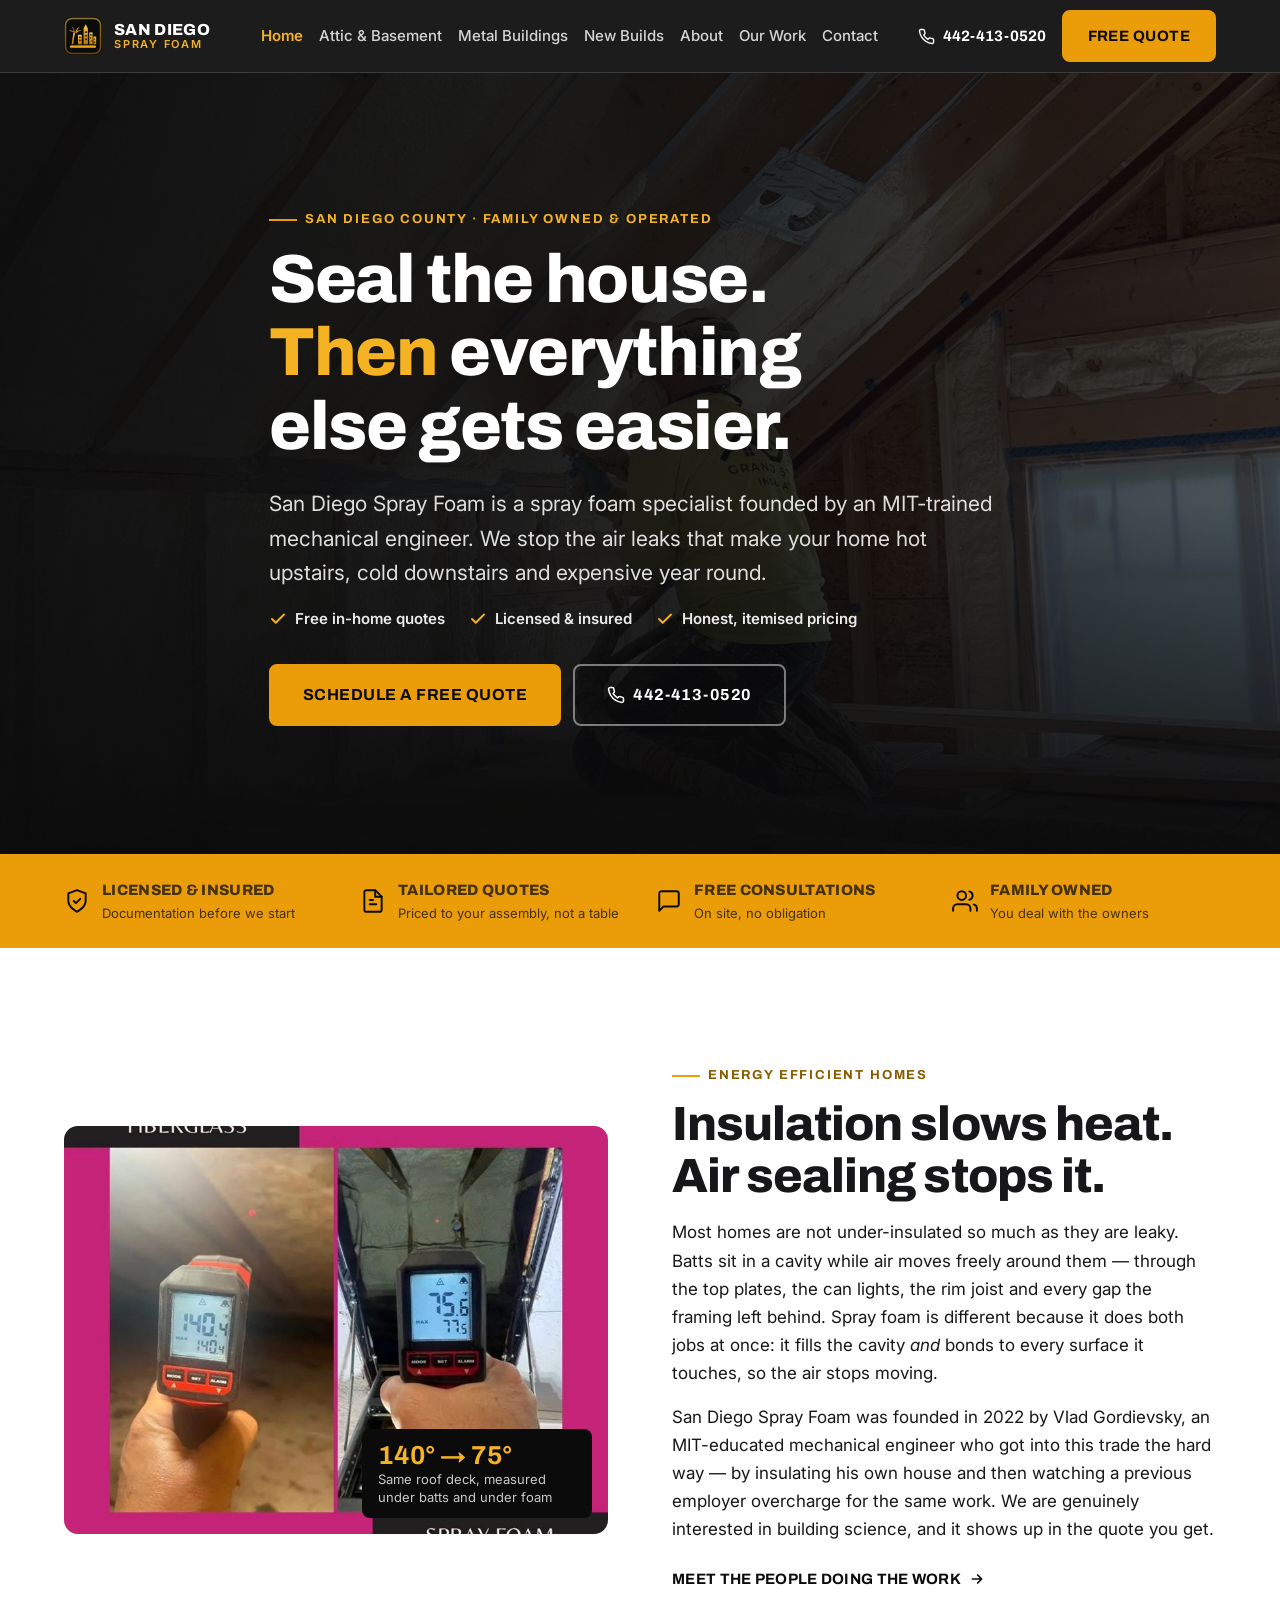
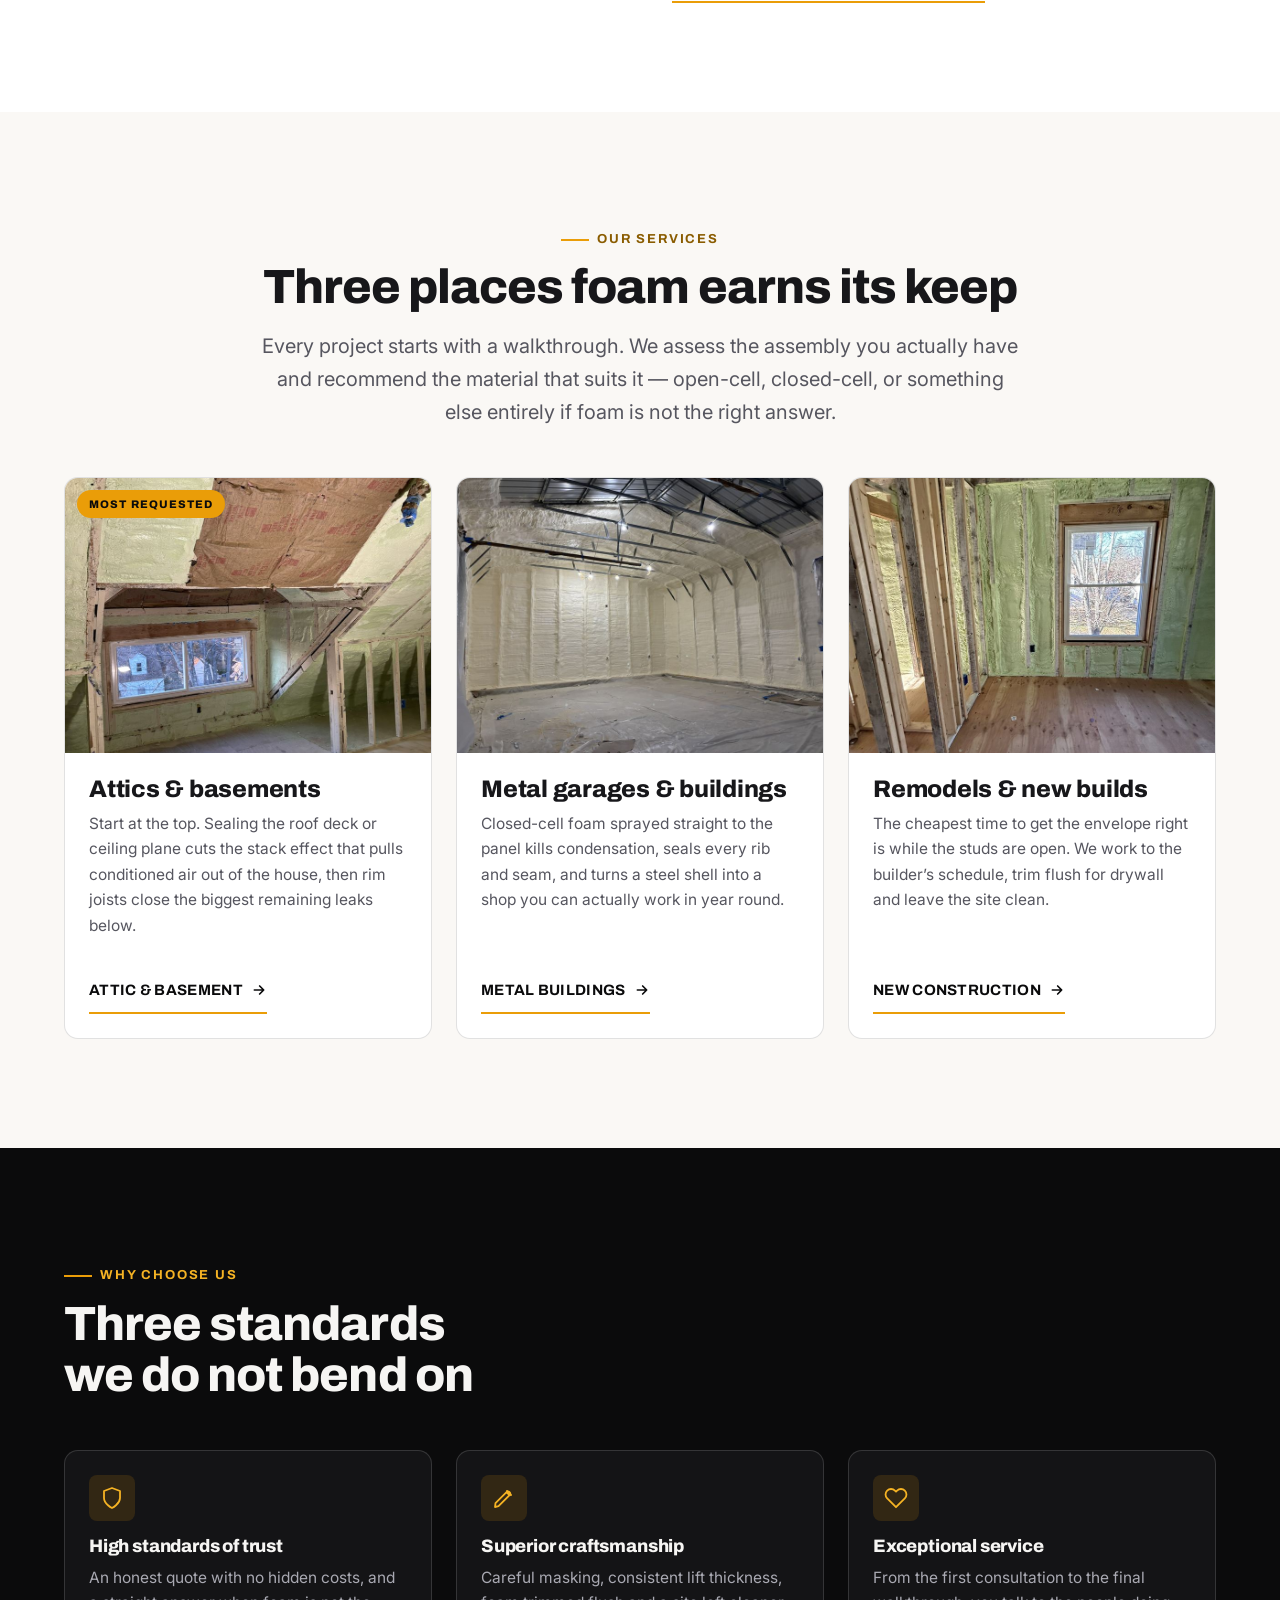
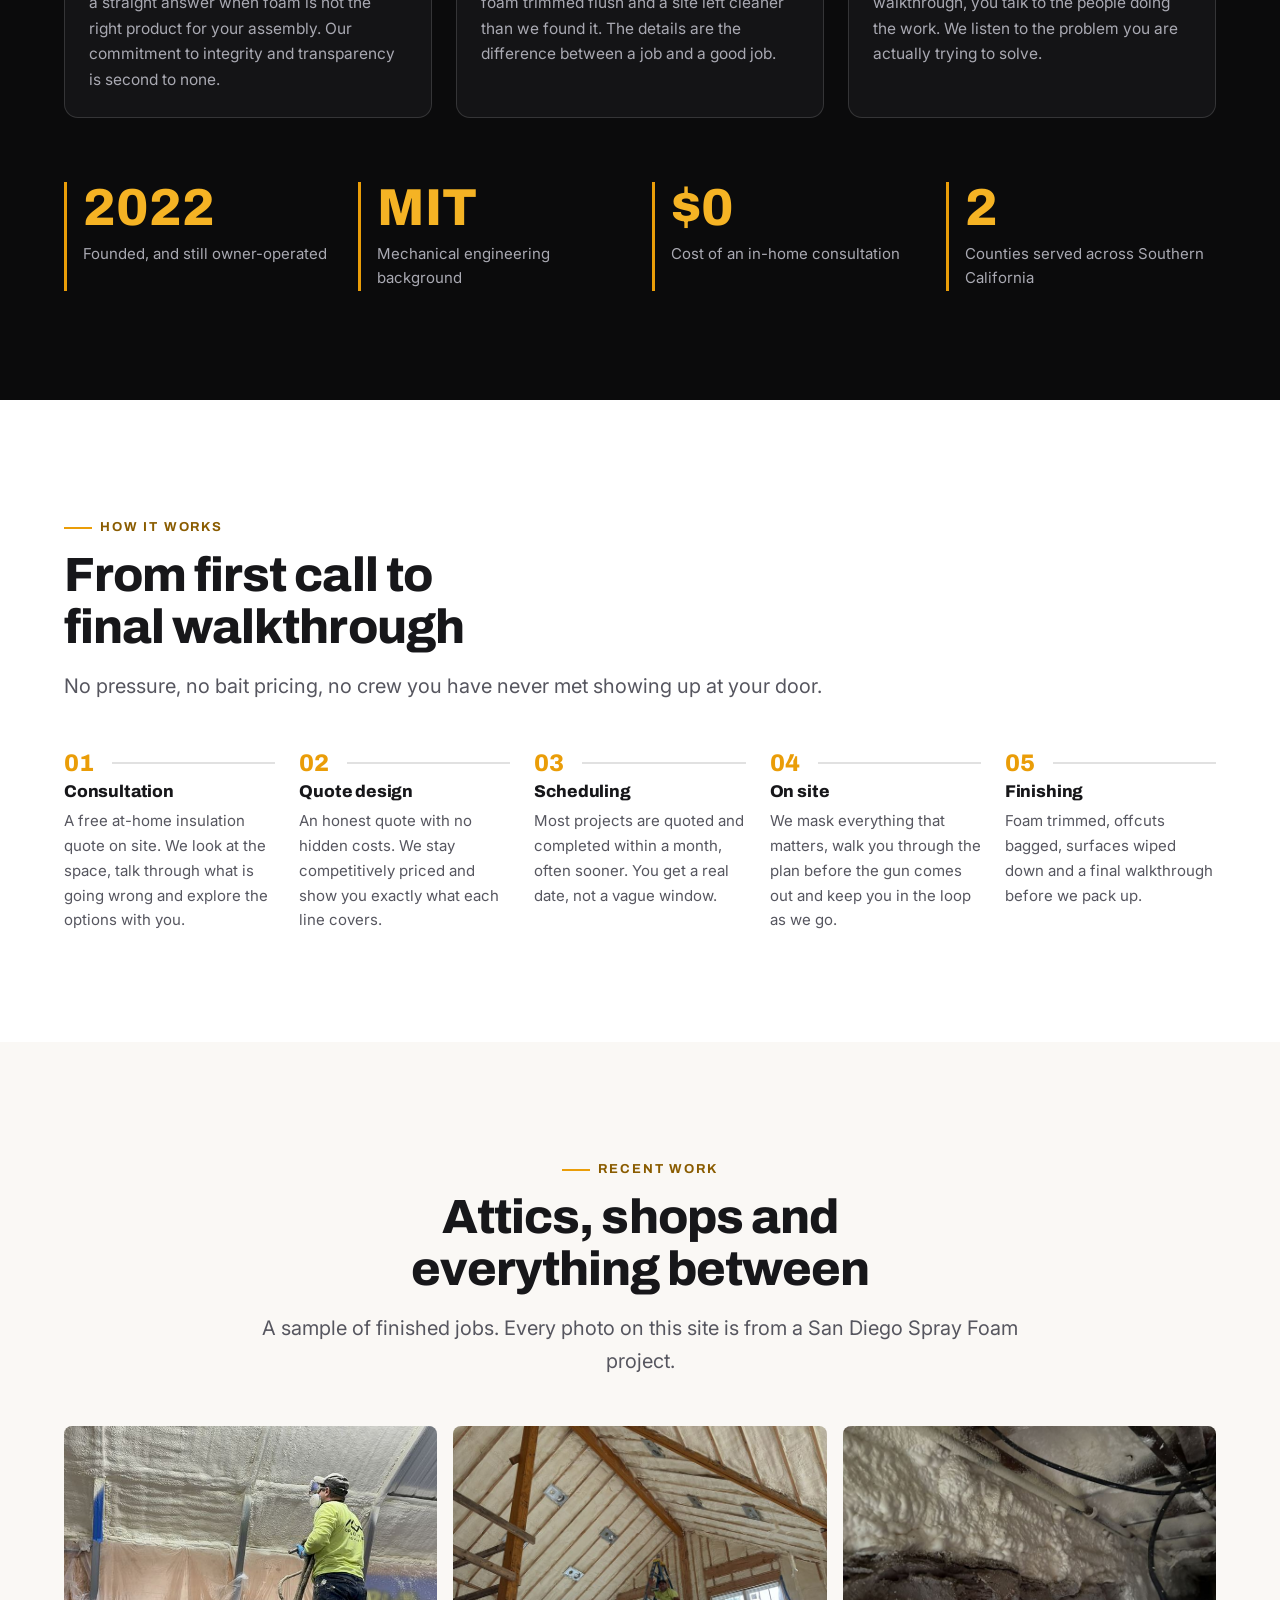
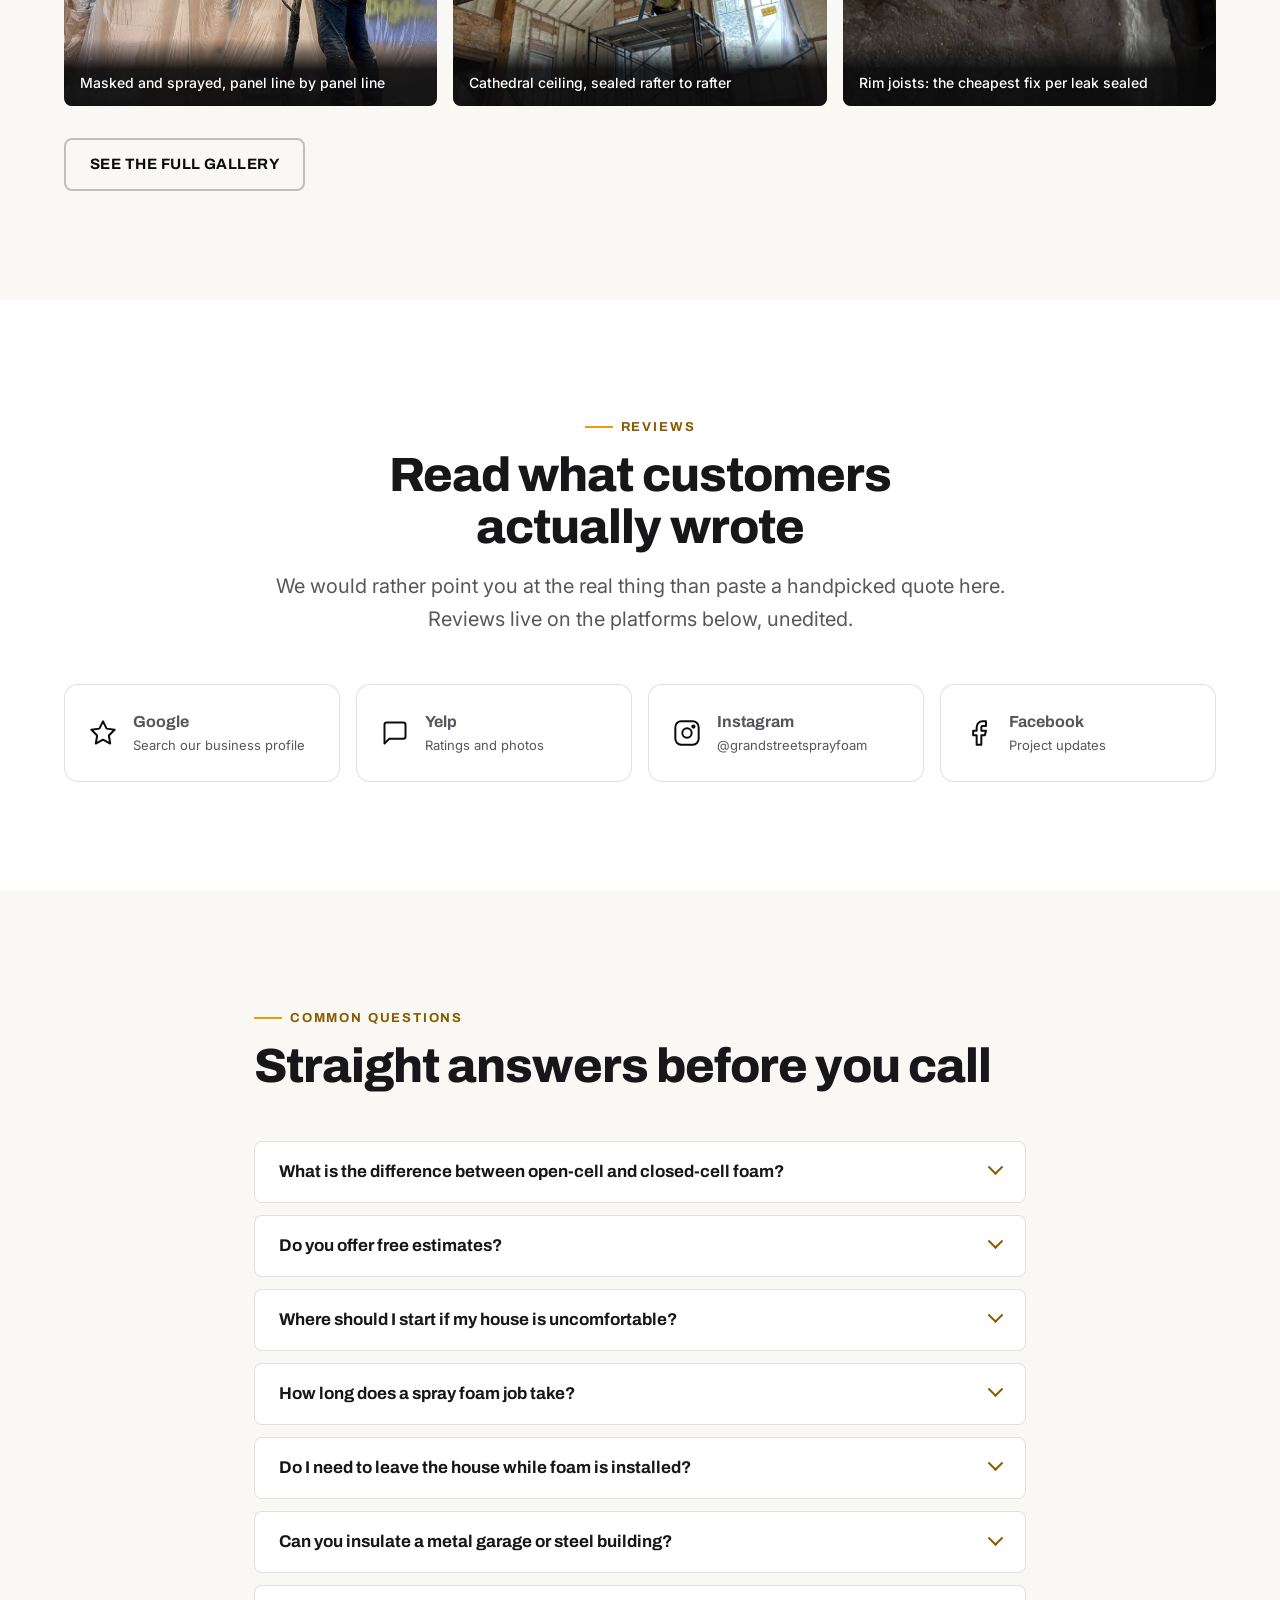
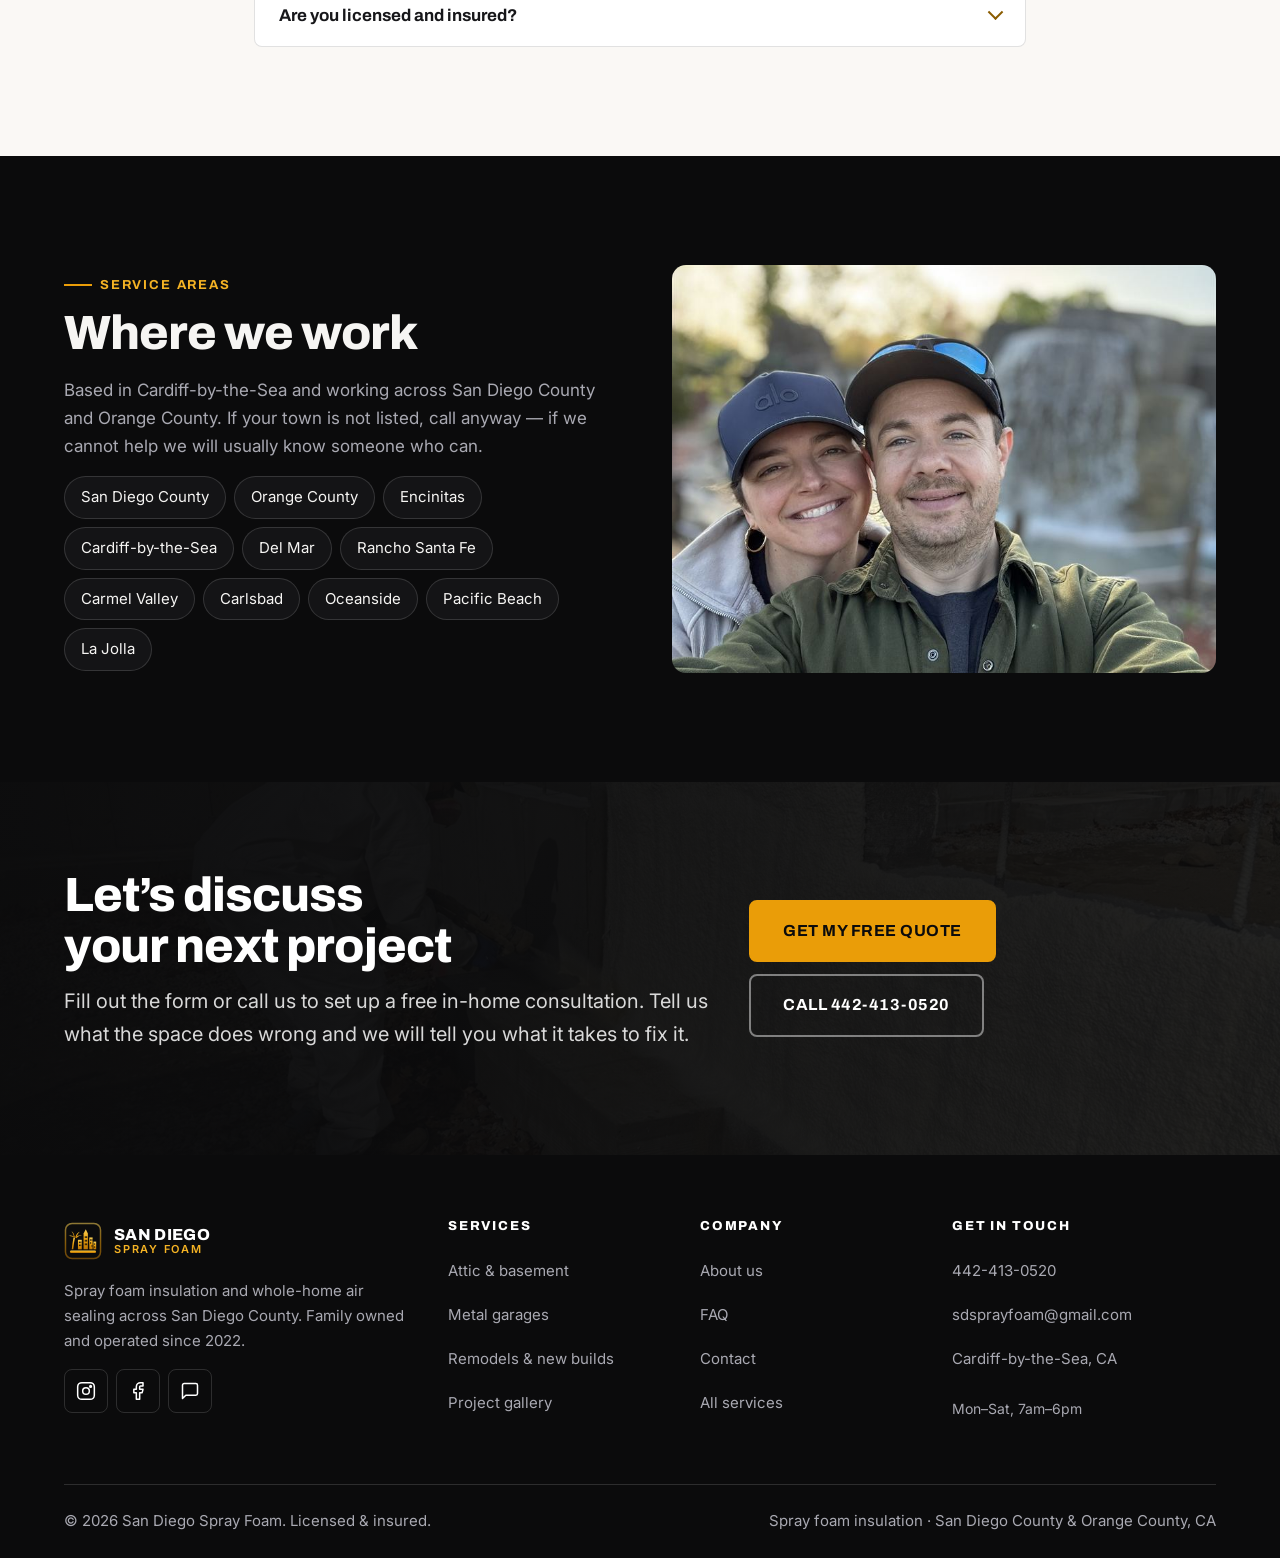
==== commit 5927f25e: "Add files via upload" ====
--- a/index.html
+++ b/index.html
@@ -3,22 +3,22 @@
 <head>
 <meta charset="utf-8">
 <meta name="viewport" content="width=device-width, initial-scale=1">
-<title>Spray Foam Insulation San Diego | Grand Street Insulation</title>
+<title>San Diego Spray Foam | Attic, Garage &amp; New Build Insulation</title>
 <meta name="description" content="Spray foam insulation for attics, basements, metal garages and new builds across San Diego County. Family owned, licensed and insured. Free in-home quotes.">
-<link rel="canonical" href="https://grandstreetinsulation.com/">
+<link rel="canonical" href="https://sandiegosprayfoam.com/">
 
 <meta property="og:type" content="website">
-<meta property="og:site_name" content="Grand Street Insulation">
-<meta property="og:title" content="Spray Foam Insulation San Diego | Grand Street Insulation">
+<meta property="og:site_name" content="San Diego Spray Foam">
+<meta property="og:title" content="San Diego Spray Foam | Attic, Garage &amp; New Build Insulation">
 <meta property="og:description" content="Spray foam insulation for attics, basements, metal garages and new builds across San Diego County. Family owned, licensed and insured, free in-home quotes.">
-<meta property="og:url" content="https://grandstreetinsulation.com/">
-<meta property="og:image" content="https://grandstreetinsulation.com/assets/img/hero-attic-spray-1600.jpg">
-<meta property="og:image:alt" content="Grand Street Insulation installer spraying closed-cell foam between attic rafters.">
+<meta property="og:url" content="https://sandiegosprayfoam.com/">
+<meta property="og:image" content="https://sandiegosprayfoam.com/assets/img/hero-attic-spray-1600.jpg">
+<meta property="og:image:alt" content="San Diego Spray Foam installer spraying closed-cell foam between attic rafters.">
 <meta property="og:locale" content="en_US">
 <meta name="twitter:card" content="summary_large_image">
-<meta name="twitter:title" content="Spray Foam Insulation San Diego | Grand Street Insulation">
+<meta name="twitter:title" content="San Diego Spray Foam | Attic, Garage &amp; New Build Insulation">
 <meta name="twitter:description" content="Attics, basements, metal garages and new builds. Family owned, licensed and insured. Free in-home quotes across San Diego County.">
-<meta name="twitter:image" content="https://grandstreetinsulation.com/assets/img/hero-attic-spray-1600.jpg">
+<meta name="twitter:image" content="https://sandiegosprayfoam.com/assets/img/hero-attic-spray-1600.jpg">
 
 <meta name="theme-color" content="#0b0b0c">
 <meta name="robots" content="index, follow, max-image-preview:large">
@@ -41,15 +41,15 @@
   "@graph": [
     {
       "@type": ["HomeAndConstructionBusiness", "LocalBusiness"],
-      "@id": "https://grandstreetinsulation.com/#business",
-      "name": "Grand Street Insulation",
-      "alternateName": "Grand Street Spray Foam",
+      "@id": "https://sandiegosprayfoam.com/#business",
+      "name": "San Diego Spray Foam",
+      "alternateName": "SD Spray Foam",
       "description": "Spray foam insulation contractor serving San Diego County and Orange County. Attic, basement, metal building and new construction insulation.",
-      "url": "https://grandstreetinsulation.com/",
+      "url": "https://sandiegosprayfoam.com/",
       "telephone": "+1-442-413-0520",
       "email": "sdsprayfoam@gmail.com",
-      "image": "https://grandstreetinsulation.com/assets/img/hero-attic-spray-1600.jpg",
-      "logo": "https://grandstreetinsulation.com/assets/img/logo.svg",
+      "image": "https://sandiegosprayfoam.com/assets/img/hero-attic-spray-1600.jpg",
+      "logo": "https://sandiegosprayfoam.com/assets/img/logo-emblem.svg",
       "priceRange": "$$",
       "foundingDate": "2022",
       "founder": { "@type": "Person", "name": "Vlad Gordievsky" },
@@ -75,8 +75,7 @@
       ],
       "sameAs": [
         "https://www.instagram.com/grandstreetsprayfoam",
-        "https://www.facebook.com/",
-        "https://www.yelp.com/"
+        "https://www.facebook.com/profile.php?id=61592294806452"
       ],
       "openingHoursSpecification": [{
         "@type": "OpeningHoursSpecification",
@@ -96,15 +95,15 @@
     },
     {
       "@type": "WebSite",
-      "@id": "https://grandstreetinsulation.com/#website",
-      "url": "https://grandstreetinsulation.com/",
-      "name": "Grand Street Insulation",
-      "publisher": { "@id": "https://grandstreetinsulation.com/#business" },
+      "@id": "https://sandiegosprayfoam.com/#website",
+      "url": "https://sandiegosprayfoam.com/",
+      "name": "San Diego Spray Foam",
+      "publisher": { "@id": "https://sandiegosprayfoam.com/#business" },
       "inLanguage": "en-US"
     },
     {
       "@type": "FAQPage",
-      "@id": "https://grandstreetinsulation.com/#faq",
+      "@id": "https://sandiegosprayfoam.com/#faq",
       "mainEntity": [
         {
           "@type": "Question",
@@ -139,7 +138,7 @@
         {
           "@type": "Question",
           "name": "Are you licensed and insured?",
-          "acceptedAnswer": { "@type": "Answer", "text": "Yes. Grand Street Insulation is licensed and insured, and we are happy to provide documentation before work begins." }
+          "acceptedAnswer": { "@type": "Answer", "text": "Yes. San Diego Spray Foam is licensed and insured, and we are happy to provide documentation before work begins." }
         }
       ]
     }
@@ -153,11 +152,11 @@
 
 <header class="header">
   <div class="container header__inner">
-    <a class="brand" href="index.html" aria-label="Grand Street Insulation — home">
-      <img class="brand__mark" src="assets/img/logo.svg" width="38" height="38" alt="">
+    <a class="brand" href="index.html" aria-label="San Diego Spray Foam — home">
+      <img class="brand__mark" src="assets/img/logo-mark.svg" width="38" height="38" alt="">
       <span class="brand__text">
-        <span class="brand__name">Grand Street</span>
-        <span class="brand__tag">Insulation</span>
+        <span class="brand__name">San Diego</span>
+        <span class="brand__tag">Spray Foam</span>
       </span>
     </a>
 
@@ -195,12 +194,12 @@
       <img src="assets/img/hero-attic-spray-1600.jpg"
            srcset="assets/img/hero-attic-spray-800.jpg 800w, assets/img/hero-attic-spray-1600.jpg 1600w"
            sizes="100vw" width="1600" height="900" fetchpriority="high" decoding="async"
-           alt="Grand Street Insulation installer spraying closed-cell foam between attic rafters.">
+           alt="San Diego Spray Foam installer spraying closed-cell foam between attic rafters.">
     </div>
     <div class="container hero__inner">
       <p class="eyebrow">San Diego County &middot; Family owned &amp; operated</p>
       <h1>Seal the house. <em>Then</em> everything else gets easier.</h1>
-      <p class="hero__sub">Grand Street Insulation is a spray foam specialist founded by an MIT-trained mechanical engineer. We stop the air leaks that make your home hot upstairs, cold downstairs and expensive year round.</p>
+      <p class="hero__sub">San Diego Spray Foam is a spray foam specialist founded by an MIT-trained mechanical engineer. We stop the air leaks that make your home hot upstairs, cold downstairs and expensive year round.</p>
       <ul class="hero__points">
         <li><svg viewBox="0 0 24 24" fill="none" stroke="currentColor" stroke-width="2.5" stroke-linecap="round" stroke-linejoin="round" aria-hidden="true"><path d="M20 6 9 17l-5-5"/></svg> Free in-home quotes</li>
         <li><svg viewBox="0 0 24 24" fill="none" stroke="currentColor" stroke-width="2.5" stroke-linecap="round" stroke-linejoin="round" aria-hidden="true"><path d="M20 6 9 17l-5-5"/></svg> Licensed &amp; insured</li>
@@ -258,7 +257,7 @@
           <p class="eyebrow">Energy efficient homes</p>
           <h2>Insulation slows heat. Air sealing stops it.</h2>
           <p>Most homes are not under-insulated so much as they are leaky. Batts sit in a cavity while air moves freely around them &mdash; through the top plates, the can lights, the rim joist and every gap the framing left behind. Spray foam is different because it does both jobs at once: it fills the cavity <em>and</em> bonds to every surface it touches, so the air stops moving.</p>
-          <p>Grand Street Insulation was founded in 2022 by Vlad Gordievsky, an MIT-educated mechanical engineer who got into this trade the hard way &mdash; by insulating his own house and then watching a previous employer overcharge for the same work. We are genuinely interested in building science, and it shows up in the quote you get.</p>
+          <p>San Diego Spray Foam was founded in 2022 by Vlad Gordievsky, an MIT-educated mechanical engineer who got into this trade the hard way &mdash; by insulating his own house and then watching a previous employer overcharge for the same work. We are genuinely interested in building science, and it shows up in the quote you get.</p>
           <a class="link-arrow" href="about.html">Meet the people doing the work
             <svg viewBox="0 0 24 24" fill="none" stroke="currentColor" stroke-width="2.5" stroke-linecap="round" stroke-linejoin="round" aria-hidden="true"><path d="M5 12h14M13 6l6 6-6 6"/></svg>
           </a>
@@ -409,7 +408,7 @@
       <div class="section-head section-head--center">
         <p class="eyebrow">Recent work</p>
         <h2>Attics, shops and everything between</h2>
-        <p class="lede">A sample of finished jobs. Every photo on this site is from a Grand Street Insulation project.</p>
+        <p class="lede">A sample of finished jobs. Every photo on this site is from a San Diego Spray Foam project.</p>
       </div>
 
       <div class="gallery" style="margin-bottom: var(--space-6)">
@@ -442,11 +441,11 @@
         <p class="lede">We would rather point you at the real thing than paste a handpicked quote here. Reviews live on the platforms below, unedited.</p>
       </div>
       <div class="platforms">
-        <a class="platform" href="https://www.google.com/search?q=Grand+Street+Insulation" target="_blank" rel="noopener">
+        <a class="platform" href="https://www.google.com/search?q=San+Diego+Spray+Foam" target="_blank" rel="noopener">
           <svg viewBox="0 0 24 24" fill="none" stroke="currentColor" stroke-width="1.7" stroke-linecap="round" stroke-linejoin="round" aria-hidden="true"><path d="m12 2 3.09 6.26L22 9.27l-5 4.87 1.18 6.88L12 17.77l-6.18 3.25L7 14.14l-5-4.87 6.91-1.01z"/></svg>
           <span><strong>Google</strong><span>Search our business profile</span></span>
         </a>
-        <a class="platform" href="https://www.yelp.com/search?find_desc=Grand+Street+Insulation" target="_blank" rel="noopener">
+        <a class="platform" href="https://www.yelp.com/search?find_desc=San+Diego+Spray+Foam" target="_blank" rel="noopener">
           <svg viewBox="0 0 24 24" fill="none" stroke="currentColor" stroke-width="1.7" stroke-linecap="round" stroke-linejoin="round" aria-hidden="true"><path d="M21 15a2 2 0 0 1-2 2H7l-4 4V5a2 2 0 0 1 2-2h14a2 2 0 0 1 2 2z"/></svg>
           <span><strong>Yelp</strong><span>Ratings and photos</span></span>
         </a>
@@ -454,7 +453,7 @@
           <svg viewBox="0 0 24 24" fill="none" stroke="currentColor" stroke-width="1.7" stroke-linecap="round" stroke-linejoin="round" aria-hidden="true"><rect x="2" y="2" width="20" height="20" rx="5"/><circle cx="12" cy="12" r="4"/><circle cx="17.5" cy="6.5" r="1"/></svg>
           <span><strong>Instagram</strong><span>@grandstreetsprayfoam</span></span>
         </a>
-        <a class="platform" href="https://www.facebook.com/" target="_blank" rel="noopener">
+        <a class="platform" href="https://www.facebook.com/profile.php?id=61592294806452" target="_blank" rel="noopener">
           <svg viewBox="0 0 24 24" fill="none" stroke="currentColor" stroke-width="1.7" stroke-linecap="round" stroke-linejoin="round" aria-hidden="true"><path d="M18 2h-3a5 5 0 0 0-5 5v3H7v4h3v8h4v-8h3l1-4h-4V7a1 1 0 0 1 1-1h3z"/></svg>
           <span><strong>Facebook</strong><span>Project updates</span></span>
         </a>
@@ -538,7 +537,7 @@
           <img src="assets/img/owners-800.jpg"
                srcset="assets/img/owners-800.jpg 800w, assets/img/owners-1600.jpg 1600w"
                sizes="(min-width: 880px) 50vw, 100vw" width="800" height="600" loading="lazy" decoding="async"
-               alt="The owners of Grand Street Insulation outdoors in company caps.">
+               alt="The owners of San Diego Spray Foam outdoors in company caps.">
         </div>
       </div>
     </div>
@@ -568,21 +567,21 @@
     <div class="footer__grid">
       <div class="footer__brand">
         <a class="brand" href="index.html">
-          <img class="brand__mark" src="assets/img/logo.svg" width="38" height="38" alt="">
+          <img class="brand__mark" src="assets/img/logo-mark.svg" width="38" height="38" alt="">
           <span class="brand__text">
-            <span class="brand__name">Grand Street</span>
-            <span class="brand__tag">Insulation</span>
+            <span class="brand__name">San Diego</span>
+            <span class="brand__tag">Spray Foam</span>
           </span>
         </a>
         <p>Spray foam insulation and whole-home air sealing across San Diego County. Family owned and operated since 2022.</p>
         <div class="footer__social">
-          <a href="https://www.instagram.com/grandstreetsprayfoam" target="_blank" rel="noopener" aria-label="Grand Street Insulation on Instagram">
+          <a href="https://www.instagram.com/grandstreetsprayfoam" target="_blank" rel="noopener" aria-label="San Diego Spray Foam on Instagram">
             <svg viewBox="0 0 24 24" fill="none" stroke="currentColor" stroke-width="1.8" stroke-linecap="round" stroke-linejoin="round" aria-hidden="true"><rect x="2" y="2" width="20" height="20" rx="5"/><circle cx="12" cy="12" r="4"/><circle cx="17.5" cy="6.5" r="1"/></svg>
           </a>
-          <a href="https://www.facebook.com/" target="_blank" rel="noopener" aria-label="Grand Street Insulation on Facebook">
+          <a href="https://www.facebook.com/profile.php?id=61592294806452" target="_blank" rel="noopener" aria-label="San Diego Spray Foam on Facebook">
             <svg viewBox="0 0 24 24" fill="none" stroke="currentColor" stroke-width="1.8" stroke-linecap="round" stroke-linejoin="round" aria-hidden="true"><path d="M18 2h-3a5 5 0 0 0-5 5v3H7v4h3v8h4v-8h3l1-4h-4V7a1 1 0 0 1 1-1h3z"/></svg>
           </a>
-          <a href="https://www.yelp.com/search?find_desc=Grand+Street+Insulation" target="_blank" rel="noopener" aria-label="Grand Street Insulation on Yelp">
+          <a href="https://www.yelp.com/search?find_desc=San+Diego+Spray+Foam" target="_blank" rel="noopener" aria-label="San Diego Spray Foam on Yelp">
             <svg viewBox="0 0 24 24" fill="none" stroke="currentColor" stroke-width="1.8" stroke-linecap="round" stroke-linejoin="round" aria-hidden="true"><path d="M21 15a2 2 0 0 1-2 2H7l-4 4V5a2 2 0 0 1 2-2h14a2 2 0 0 1 2 2z"/></svg>
           </a>
         </div>
@@ -622,7 +621,7 @@
     </div>
 
     <div class="footer__bottom">
-      <p style="margin:0">&copy; <span data-year>2026</span> Grand Street Insulation. Licensed &amp; insured.</p>
+      <p style="margin:0">&copy; <span data-year>2026</span> San Diego Spray Foam. Licensed &amp; insured.</p>
       <p style="margin:0">Spray foam insulation &middot; San Diego County &amp; Orange County, CA</p>
     </div>
   </div>
--- a/assets/css/styles.css
+++ b/assets/css/styles.css
@@ -1,5 +1,5 @@
 /* ==========================================================================
-   Grand Street Insulation — Design System
+   San Diego Spray Foam — Design System
    Brand: Ink black + Amber (#EA9D08) + warm sand neutrals
    Author note: amber is never used as text on white (2.25:1). On light
    surfaces use --amber-ink (5.8:1); on dark use --amber-400 (8.7:1).
@@ -255,7 +255,7 @@
 .nav-toggle[aria-expanded="true"] .icon-open { display: none; }
 .nav-toggle[aria-expanded="true"] .icon-close { display: block; }
 
-@media (max-width: 1023px) {
+@media (max-width: 1099px) {
   .nav-toggle { display: inline-flex; }
   .nav {
     position: fixed; inset: var(--header-h) 0 auto 0;
@@ -442,8 +442,16 @@
 .gallery__item:hover img, .gallery__item:focus-visible img { transform: scale(1.05); }
 .gallery__caption {
   position: absolute; inset: auto 0 0 0; padding: var(--space-6) var(--space-4) var(--space-3);
-  background: linear-gradient(to top, rgba(11,11,12,.9), rgba(11,11,12,0));
+  /* The caption text band sits roughly 19-50% up from the bottom. A gradient
+     that fades to transparent by 50% leaves the top of the text at ~0.45 alpha,
+     which is only 3.15:1 against a white photo - and many of these are white
+     foam. Hold the overlay near-opaque through the whole text band instead. */
+  background: linear-gradient(to top,
+    rgba(11,11,12,.94) 0%,
+    rgba(11,11,12,.90) 55%,
+    rgba(11,11,12,0) 100%);
   color: #fff; font-size: 0.875rem; font-weight: 500; pointer-events: none;
+  text-shadow: 0 1px 2px rgba(11,11,12,.6);
 }
 .gallery__item--wide { grid-column: span 2; aspect-ratio: 16 / 9; }
 @media (max-width: 720px) { .gallery__item--wide { grid-column: span 1; aspect-ratio: 4 / 3; } }
@@ -669,3 +677,26 @@
 }
 .footer__bottom p { margin: 0; }
 .platform, .card__link, .faq summary { touch-action: manipulation; }
+
+/* --- 25. Header fit ----------------------------------------------------- */
+/* Seven nav items plus phone and CTA wrap onto two lines between roughly
+   1024px and 1200px, which doubles the header height. Keep every label on
+   one line and hand tighter viewports the drawer instead of a cramped bar. */
+.nav__link, .nav__phone, .btn, .link-arrow { white-space: nowrap; }
+@media (min-width: 1100px) {
+  .nav__list { gap: 0; }
+  .nav__link { padding-inline: var(--space-2); }
+}
+
+/* --- 26. Remaining touch targets ---------------------------------------- */
+/* Cross-viewport audit found four inline link groups still under the 44px
+   minimum: breadcrumb links (39x23), the contact panel's tel/mailto links
+   (121x20), heading links inside feature cards, and the 404 footer links. */
+.crumbs a,
+.contact-list a,
+.feature h3 a,
+.footer__bottom a {
+  display: inline-flex;
+  align-items: center;
+  min-height: 44px;
+}
